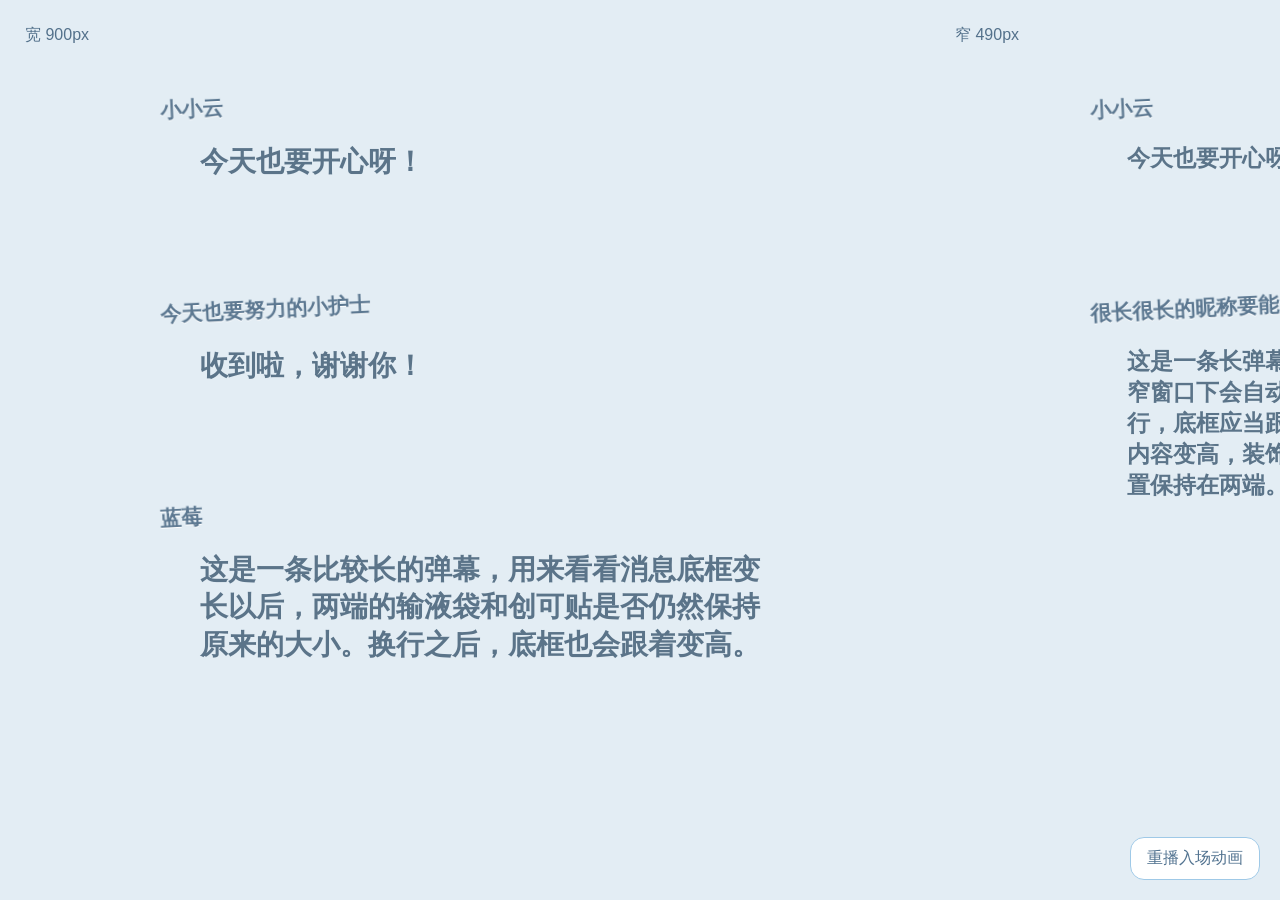
==== bilibili-universal-preview.html @ 0952665f "Animate universal medical chat card" ====
<!doctype html>
<html lang="zh-CN">
<head>
<meta charset="utf-8">
<meta name="viewport" content="width=device-width,initial-scale=1">
<title>BLiveChat 通用文字弹幕预览</title>
<link rel="stylesheet" href="bilibili.css">
<style>
html,body { margin:0; width:100%; background:#e3edf4 !important; }
.demo { display:flex; gap:30px; padding:20px; align-items:flex-start; }
.column { width:900px; flex:none; }
.column.narrow { width:490px; }
.label { font:16px sans-serif; padding:5px; color:#53718b; }
#items { width:100%; }
</style>
</head>
<body>
<div class="demo">
<div class="column"><div class="label">宽 900px</div><div id="items">
<yt-live-chat-text-message-renderer author-type=""><div id="content"><yt-live-chat-author-chip><span id="author-name">小小云</span></yt-live-chat-author-chip><span id="image-and-message"><span id="message">今天也要开心呀！</span></span></div></yt-live-chat-text-message-renderer>
<yt-live-chat-text-message-renderer author-type="member"><div id="content"><yt-live-chat-author-chip><span id="author-name">今天也要努力的小护士</span></yt-live-chat-author-chip><span id="image-and-message"><span id="message">收到啦，谢谢你！</span></span></div></yt-live-chat-text-message-renderer>
<yt-live-chat-text-message-renderer author-type="owner"><div id="content"><yt-live-chat-author-chip><span id="author-name">蓝莓</span></yt-live-chat-author-chip><span id="image-and-message"><span id="message">这是一条比较长的弹幕，用来看看消息底框变长以后，两端的输液袋和创可贴是否仍然保持原来的大小。换行之后，底框也会跟着变高。</span></span></div></yt-live-chat-text-message-renderer>
</div></div>
<div class="column narrow"><div class="label">窄 490px</div><div id="items">
<yt-live-chat-text-message-renderer author-type=""><div id="content"><yt-live-chat-author-chip><span id="author-name">小小云</span></yt-live-chat-author-chip><span id="image-and-message"><span id="message">今天也要开心呀！</span></span></div></yt-live-chat-text-message-renderer>
<yt-live-chat-text-message-renderer author-type="moderator"><div id="content"><yt-live-chat-author-chip><span id="author-name">很长很长的昵称要能跟着变长</span></yt-live-chat-author-chip><span id="image-and-message"><span id="message">这是一条长弹幕，窄窗口下会自动换行，底框应当跟着内容变高，装饰位置保持在两端。</span></span></div></yt-live-chat-text-message-renderer>
</div></div>
</div>
<button id="replay" type="button" style="position:fixed;right:20px;bottom:20px;z-index:20;padding:10px 16px;border:1px solid #9fc9e7;border-radius:14px;background:#fff;color:#527390;font:16px sans-serif;cursor:pointer">重播入场动画</button>
<script>
document.querySelector("#replay").addEventListener("click", () => {
  document.querySelectorAll("yt-live-chat-text-message-renderer").forEach((item) => {
    item.replaceWith(item.cloneNode(true));
  });
});
</script>
</body></html>
---- bilibili.css ----
/* BLiveChat 通用文字弹幕：所有用户共用一款，静态显示。 */

body,
yt-live-chat-renderer,
yt-live-chat-item-list-renderer,
#items {
  background: transparent !important;
}

#items { container-type: inline-size; }
yt-live-chat-renderer ::-webkit-scrollbar { display: none !important; }

yt-live-chat-text-message-renderer,
yt-live-chat-text-message-renderer * {
  box-sizing: border-box !important;
}

yt-live-chat-text-message-renderer {
  display: block !important;
  width: auto !important;
  margin: 52px 28px 88px 42px !important;
  padding: 0 !important;
  overflow: visible !important;
  font-family: "Microsoft YaHei", "PingFang SC", "Noto Sans CJK SC", sans-serif !important;
  animation: medical-danmaku-enter 220ms ease-out both !important;
}

/* BLiveChat 的文字弹幕卡片是 #content，没有 #card。 */
yt-live-chat-text-message-renderer #content {
  position: relative !important;
  isolation: isolate;
  display: block !important;
  width: max-content !important;
  min-width: min(500px, 100%) !important;
  max-width: 100% !important;
  min-height: 115px !important;
  margin: 0 !important;
  padding: 0 !important;
  overflow: visible !important;
  box-shadow: none !important;
  background: transparent !important;
  border: solid transparent !important;
  border-width: 40px 125px 38px 125px !important;
  border-image-source: url("https://raw.githubusercontent.com/maker0911/medical-danmaku-assets/main/assets/medical_ui_assets/slices/message_base_cropped.svg") !important;
  border-image-slice: 228 567 197 568 fill !important;
  border-image-width: 40px 125px 38px 125px !important;
  border-image-repeat: stretch !important;
}

/* 原始透明全画布图按 0.22 倍显示，只在固定区域露出装饰。 */
yt-live-chat-text-message-renderer #content::before,
yt-live-chat-text-message-renderer #content::after {
  content: "";
  position: absolute;
  display: block;
  pointer-events: none;
  z-index: 4;
  background-repeat: no-repeat;
  background-size: 901px 300px;
}

yt-live-chat-text-message-renderer #content::before {
  left: -148px;
  top: -83px;
  width: 80px;
  height: 126px;
  background-image: url("https://raw.githubusercontent.com/maker0911/medical-danmaku-assets/main/assets/medical_ui_assets/canvas/iv_bag.png");
  background-position: -50px -39px;
  transform-origin: 44px 9px;
  animation: medical-bag-sway 10s ease-in-out infinite !important;
}

yt-live-chat-text-message-renderer #content::after {
  right: -134px;
  bottom: -50px;
  width: 105px;
  height: 82px;
  background-image: url("https://raw.githubusercontent.com/maker0911/medical-danmaku-assets/main/assets/medical_ui_assets/canvas/bandage.png");
  background-position: -744px -178px;
  transform-origin: center center;
  animation: medical-bandage-settle 240ms ease-out both !important;
}

yt-live-chat-text-message-renderer #image-and-message {
  position: relative !important;
  display: block !important;
  width: 100% !important;
  min-width: 0 !important;
  margin: 0 !important;
  padding: 0 0 0 13px !important;
  border: 0 !important;
  background: transparent !important;
  overflow: visible !important;
}

/* 软管底端固定，轻微倾斜使中段产生约 1px 的位移。 */
yt-live-chat-text-message-renderer #image-and-message::before {
  content: "";
  position: absolute;
  z-index: 4;
  left: -138px;
  top: 37px;
  width: 148px;
  height: 83px;
  pointer-events: none;
  background: url("https://raw.githubusercontent.com/maker0911/medical-danmaku-assets/main/assets/medical_ui_assets/canvas/iv_tube.png") -60px -158px / 901px 300px no-repeat;
  transform-origin: 50% 100%;
  animation: medical-tube-flex 10s ease-in-out -9.8s infinite !important;
}

yt-live-chat-text-message-renderer #message {
  display: block !important;
  min-width: 0 !important;
  margin: 0 !important;
  padding: 0 !important;
  overflow: visible !important;
  background: transparent !important;
}

yt-live-chat-text-message-renderer #message {
  color: #5b7489 !important;
  font-size: 28px !important;
  font-weight: 700 !important;
  line-height: 1.35 !important;
  white-space: pre-wrap !important;
  overflow-wrap: anywhere !important;
  text-shadow: none !important;
}

yt-live-chat-text-message-renderer yt-live-chat-author-chip {
  position: absolute !important;
  z-index: 5 !important;
  left: -72px !important;
  top: -57px !important;
  display: block !important;
  width: max-content !important;
  max-width: none !important;
  margin: 0 !important;
  padding: 0 !important;
  background: transparent !important;
  transform: rotate(-2.8deg) !important;
  transform-origin: left top !important;
}

yt-live-chat-text-message-renderer #author-name {
  position: relative !important;
  isolation: isolate;
  display: block !important;
  box-sizing: border-box !important;
  width: max-content !important;
  min-width: 260px !important;
  max-width: min(600px, calc(100vw - 130px)) !important;
  height: 53px !important;
  margin: 0 !important;
  padding: 14px 100px 0 44px !important;
  color: #5c7891 !important;
  font-size: 21px !important;
  font-weight: 700 !important;
  line-height: 1.2 !important;
  white-space: nowrap !important;
  overflow: hidden !important;
  text-overflow: ellipsis !important;
  text-shadow: 0 1px 0 #fff !important;
  background: transparent !important;
  border: 0 !important;
}

yt-live-chat-text-message-renderer #author-name::before {
  content: "";
  position: absolute;
  z-index: -1;
  inset: 0;
  border: solid transparent;
  border-width: 0 120px 0 59px;
  border-image-source: url("https://raw.githubusercontent.com/maker0911/medical-danmaku-assets/main/assets/medical_ui_assets/slices/nickname_normalized.png");
  border-image-slice: 0 544 0 266 fill;
  border-image-width: 0 120px 0 59px;
  border-image-repeat: stretch;
  pointer-events: none;
}

yt-live-chat-text-message-renderer :is(#author-photo, #chat-medal, #chat-badges, #chip-badges, yt-live-chat-author-medal-renderer, #timestamp) {
  display: none !important;
}

yt-live-chat-text-message-renderer .emoji {
  display: inline-block !important;
  width: 1.25em !important;
  height: 1.25em !important;
  object-fit: contain !important;
  vertical-align: -0.2em !important;
}

yt-live-chat-text-message-renderer .emoji.blc-large-emoji {
  width: 2.5em !important;
  height: 2.5em !important;
}

/* 窄弹幕窗口使用小一号的边框切片，端部和装饰仍保持固定尺寸。 */
@container (max-width: 600px) {
  yt-live-chat-text-message-renderer #content {
    border-width: 40px 90px 38px 90px !important;
    border-image-width: 40px 90px 38px 90px !important;
  }

  yt-live-chat-text-message-renderer #content::before { left: -113px; }
  yt-live-chat-text-message-renderer #content::after { right: -99px; }
  yt-live-chat-text-message-renderer yt-live-chat-author-chip { left: -37px !important; }
  yt-live-chat-text-message-renderer #author-name { max-width: 360px !important; }
  yt-live-chat-text-message-renderer #image-and-message { padding-left: 45px !important; }
  yt-live-chat-text-message-renderer #image-and-message::before { left: -103px; }
  yt-live-chat-text-message-renderer #message { font-size: 23px !important; }
}

/* 入场只播放一次，随后仅输液袋与软管缓慢循环。 */
@keyframes medical-danmaku-enter {
  from { opacity: 0; transform: translateY(4px); }
  to   { opacity: 1; transform: translateY(0); }
}

@keyframes medical-bag-sway {
  0%, 100% { transform: rotate(-0.8deg); }
  50%      { transform: rotate(0.8deg); }
}

@keyframes medical-tube-flex {
  0%, 100% { transform: skewX(-1.2deg); }
  50%      { transform: skewX(1.2deg); }
}

@keyframes medical-bandage-settle {
  from { transform: rotate(1deg); }
  to   { transform: rotate(0deg); }
}

yt-live-chat-text-message-renderer :is(#content, #image-and-message, #message, yt-live-chat-author-chip, #author-name) {
  animation: none !important;
}
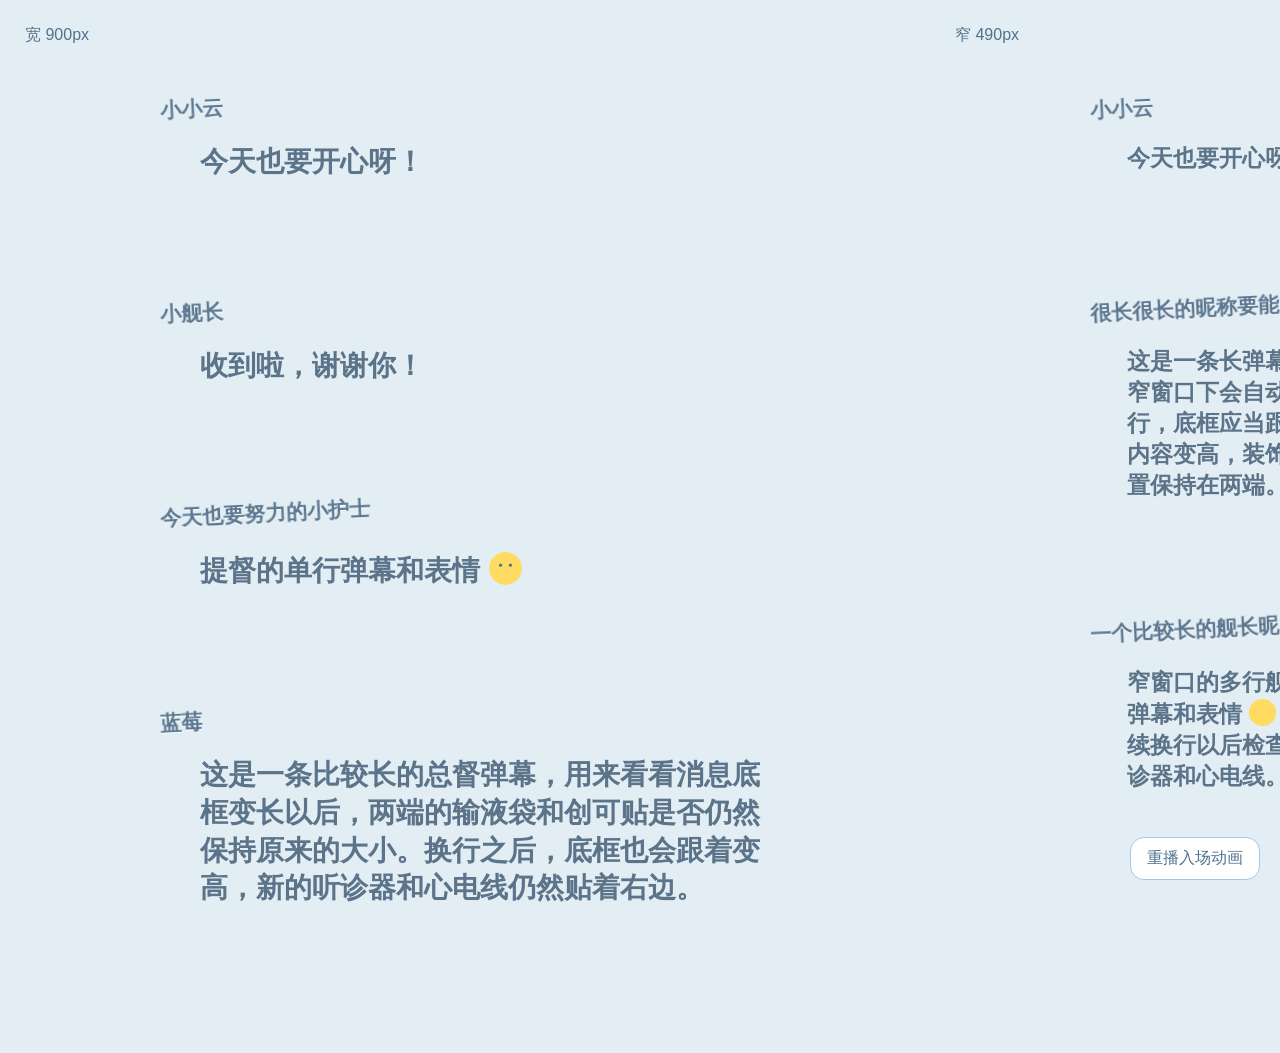
==== commit 6f341318: "Add static medical guard decorations" ====
--- a/bilibili-universal-preview.html
+++ b/bilibili-universal-preview.html
@@ -17,16 +17,19 @@
 <body>
 <div class="demo">
 <div class="column"><div class="label">宽 900px</div><div id="items">
-<yt-live-chat-text-message-renderer author-type=""><div id="content"><yt-live-chat-author-chip><span id="author-name">小小云</span></yt-live-chat-author-chip><span id="image-and-message"><span id="message">今天也要开心呀！</span></span></div></yt-live-chat-text-message-renderer>
-<yt-live-chat-text-message-renderer author-type="member"><div id="content"><yt-live-chat-author-chip><span id="author-name">今天也要努力的小护士</span></yt-live-chat-author-chip><span id="image-and-message"><span id="message">收到啦，谢谢你！</span></span></div></yt-live-chat-text-message-renderer>
-<yt-live-chat-text-message-renderer author-type="owner"><div id="content"><yt-live-chat-author-chip><span id="author-name">蓝莓</span></yt-live-chat-author-chip><span id="image-and-message"><span id="message">这是一条比较长的弹幕，用来看看消息底框变长以后，两端的输液袋和创可贴是否仍然保持原来的大小。换行之后，底框也会跟着变高。</span></span></div></yt-live-chat-text-message-renderer>
+<yt-live-chat-text-message-renderer author-type="" blc-guard-level="0"><div id="content"><yt-live-chat-author-chip><span id="author-name">小小云</span></yt-live-chat-author-chip><span id="image-and-message"><span id="message">今天也要开心呀！</span></span></div></yt-live-chat-text-message-renderer>
+<yt-live-chat-text-message-renderer author-type="member" blc-guard-level="3"><div id="content"><yt-live-chat-author-chip><span id="author-name">小舰长</span></yt-live-chat-author-chip><span id="image-and-message"><span id="message">收到啦，谢谢你！</span></span></div></yt-live-chat-text-message-renderer>
+<yt-live-chat-text-message-renderer author-type="member" blc-guard-level="2"><div id="content"><yt-live-chat-author-chip><span id="author-name">今天也要努力的小护士</span></yt-live-chat-author-chip><span id="image-and-message"><span id="message">提督的单行弹幕和表情 <img class="emoji" src="data:image/svg+xml,%3Csvg%20xmlns='http://www.w3.org/2000/svg'%20viewBox='0%200%2064%2064'%3E%3Ccircle%20cx='32'%20cy='32'%20r='30'%20fill='%23ffdb62'/%3E%3Ccircle%20cx='23'%20cy='26'%20r='3'%20fill='%235b7489'/%3E%3Ccircle%20cx='41'%20cy='26'%20r='3'%20fill='%235b7489'/%3E%3C/svg%3E" alt="[表情]"></span></span></div></yt-live-chat-text-message-renderer>
+<yt-live-chat-text-message-renderer author-type="member" blc-guard-level="1"><div id="content"><yt-live-chat-author-chip><span id="author-name">蓝莓</span></yt-live-chat-author-chip><span id="image-and-message"><span id="message">这是一条比较长的总督弹幕，用来看看消息底框变长以后，两端的输液袋和创可贴是否仍然保持原来的大小。换行之后，底框也会跟着变高，新的听诊器和心电线仍然贴着右边。</span></span></div></yt-live-chat-text-message-renderer>
 </div></div>
 <div class="column narrow"><div class="label">窄 490px</div><div id="items">
-<yt-live-chat-text-message-renderer author-type=""><div id="content"><yt-live-chat-author-chip><span id="author-name">小小云</span></yt-live-chat-author-chip><span id="image-and-message"><span id="message">今天也要开心呀！</span></span></div></yt-live-chat-text-message-renderer>
+<yt-live-chat-text-message-renderer author-type="" blc-guard-level="0"><div id="content"><yt-live-chat-author-chip><span id="author-name">小小云</span></yt-live-chat-author-chip><span id="image-and-message"><span id="message">今天也要开心呀！</span></span></div></yt-live-chat-text-message-renderer>
 <yt-live-chat-text-message-renderer author-type="moderator"><div id="content"><yt-live-chat-author-chip><span id="author-name">很长很长的昵称要能跟着变长</span></yt-live-chat-author-chip><span id="image-and-message"><span id="message">这是一条长弹幕，窄窗口下会自动换行，底框应当跟着内容变高，装饰位置保持在两端。</span></span></div></yt-live-chat-text-message-renderer>
+<yt-live-chat-text-message-renderer author-type="member" blc-guard-level="3"><div id="content"><yt-live-chat-author-chip><span id="author-name">一个比较长的舰长昵称看适配效果</span></yt-live-chat-author-chip><span id="image-and-message"><span id="message">窄窗口的多行舰长弹幕和表情 <img class="emoji" src="data:image/svg+xml,%3Csvg%20xmlns='http://www.w3.org/2000/svg'%20viewBox='0%200%2064%2064'%3E%3Ccircle%20cx='32'%20cy='32'%20r='30'%20fill='%23ffdb62'/%3E%3C/svg%3E" alt="[表情]"> 继续换行以后检查听诊器和心电线。</span></span></div></yt-live-chat-text-message-renderer>
 </div></div>
 </div>
 <button id="replay" type="button" style="position:fixed;right:20px;bottom:20px;z-index:20;padding:10px 16px;border:1px solid #9fc9e7;border-radius:14px;background:#fff;color:#527390;font:16px sans-serif;cursor:pointer">重播入场动画</button>
+<script src="bilibili-guard-decorations.js"></script>
 <script>
 document.querySelector("#replay").addEventListener("click", () => {
   document.querySelectorAll("yt-live-chat-text-message-renderer").forEach((item) => {
--- a/bilibili.css
+++ b/bilibili.css
@@ -1,4 +1,4 @@
-/* BLiveChat 通用文字弹幕：所有用户共用一款，静态显示。 */
+/* BLiveChat 文字弹幕：普通用户隐藏输液袋和软管，其余样式共用。 */
 
 body,
 yt-live-chat-renderer,
@@ -16,69 +16,166 @@
 }
 
 yt-live-chat-text-message-renderer {
+  position: relative !important;
   display: block !important;
   width: auto !important;
   margin: 52px 28px 88px 42px !important;
   padding: 0 !important;
   overflow: visible !important;
   font-family: "Microsoft YaHei", "PingFang SC", "Noto Sans CJK SC", sans-serif !important;
-  animation: medical-danmaku-enter 220ms ease-out both !important;
-}
-
-/* BLiveChat 的文字弹幕卡片是 #content，没有 #card。 */
-yt-live-chat-text-message-renderer #content {
-  position: relative !important;
-  isolation: isolate;
-  display: block !important;
-  width: max-content !important;
-  min-width: min(500px, 100%) !important;
-  max-width: 100% !important;
-  min-height: 115px !important;
-  margin: 0 !important;
-  padding: 0 !important;
-  overflow: visible !important;
-  box-shadow: none !important;
-  background: transparent !important;
-  border: solid transparent !important;
-  border-width: 40px 125px 38px 125px !important;
-  border-image-source: url("https://raw.githubusercontent.com/maker0911/medical-danmaku-assets/main/assets/medical_ui_assets/slices/message_base_cropped.svg") !important;
-  border-image-slice: 228 567 197 568 fill !important;
-  border-image-width: 40px 125px 38px 125px !important;
-  border-image-repeat: stretch !important;
-}
-
-/* 原始透明全画布图按 0.22 倍显示，只在固定区域露出装饰。 */
-yt-live-chat-text-message-renderer #content::before,
-yt-live-chat-text-message-renderer #content::after {
+  animation: medical-danmaku-enter 900ms ease-out both !important;
+}
+
+/* 装饰挂在每条文字弹幕自身，不依赖 BLiveChat 的可选内部包装层。 */
+yt-live-chat-text-message-renderer::before,
+yt-live-chat-text-message-renderer::after {
   content: "";
   position: absolute;
   display: block;
+  z-index: 4;
   pointer-events: none;
-  z-index: 4;
   background-repeat: no-repeat;
   background-size: 901px 300px;
 }
 
-yt-live-chat-text-message-renderer #content::before {
-  left: -148px;
-  top: -83px;
+yt-live-chat-text-message-renderer::before {
+  left: -23px;
+  top: -43px;
   width: 80px;
   height: 126px;
   background-image: url("https://raw.githubusercontent.com/maker0911/medical-danmaku-assets/main/assets/medical_ui_assets/canvas/iv_bag.png");
   background-position: -50px -39px;
   transform-origin: 44px 9px;
-  animation: medical-bag-sway 10s ease-in-out infinite !important;
+  animation: medical-bag-sway 3s ease-in-out infinite !important;
+}
+
+yt-live-chat-text-message-renderer::after {
+  left: -13px;
+  top: 77px;
+  width: 148px;
+  height: 83px;
+  background-image: url("https://raw.githubusercontent.com/maker0911/medical-danmaku-assets/main/assets/medical_ui_assets/canvas/iv_tube.png");
+  background-position: -60px -158px;
+  transform-origin: 50% 100%;
+  animation: medical-tube-flex 3s ease-in-out -2.8s infinite !important;
+}
+
+/* 普通用户可能有空 author-type，或没有该属性；舰队等级 1/2/3 始终保留装饰。 */
+yt-live-chat-text-message-renderer:is([author-type=""], :not([author-type])):not([blc-guard-level="1"]):not([blc-guard-level="2"]):not([blc-guard-level="3"])::before,
+yt-live-chat-text-message-renderer:is([author-type=""], :not([author-type])):not([blc-guard-level="1"]):not([blc-guard-level="2"]):not([blc-guard-level="3"])::after {
+  display: none !important;
+  animation: none !important;
+}
+
+/* BLiveChat 的文字弹幕卡片是 #content，没有 #card。 */
+yt-live-chat-text-message-renderer #content {
+  position: relative !important;
+  isolation: isolate;
+  display: block !important;
+  width: max-content !important;
+  min-width: min(500px, 100%) !important;
+  max-width: 100% !important;
+  min-height: 115px !important;
+  margin: 0 !important;
+  padding: 0 !important;
+  overflow: visible !important;
+  box-shadow: none !important;
+  background: transparent !important;
+  border: solid transparent !important;
+  border-width: 40px 125px 38px 125px !important;
+}
+
+/* 底框直接挂在已确认存在的 #content 上，独立做纵向渐显。 */
+yt-live-chat-text-message-renderer #content::before {
+  content: "";
+  position: absolute;
+  z-index: 0;
+  inset: -40px -125px -38px -125px;
+  pointer-events: none;
+  border: solid transparent;
+  border-width: 40px 125px 38px 125px;
+  border-image-source: url("https://raw.githubusercontent.com/maker0911/medical-danmaku-assets/main/assets/medical_ui_assets/slices/message_base_cropped.svg");
+  border-image-slice: 228 567 197 568 fill;
+  border-image-width: 40px 125px 38px 125px;
+  border-image-repeat: stretch;
+  -webkit-mask-image: linear-gradient(to top, #000 47%, transparent 53%);
+  mask-image: linear-gradient(to top, #000 47%, transparent 53%);
+  -webkit-mask-size: 100% 250%;
+  mask-size: 100% 250%;
+  -webkit-mask-position: 0 100%;
+  mask-position: 0 100%;
+  -webkit-mask-repeat: no-repeat;
+  mask-repeat: no-repeat;
+  animation: medical-card-rise-fade 600ms ease-in-out both !important;
 }
 
 yt-live-chat-text-message-renderer #content::after {
+  content: "";
+  position: absolute;
+  z-index: 4;
   right: -134px;
   bottom: -50px;
   width: 105px;
   height: 82px;
+  pointer-events: none;
   background-image: url("https://raw.githubusercontent.com/maker0911/medical-danmaku-assets/main/assets/medical_ui_assets/canvas/bandage.png");
   background-position: -744px -178px;
+  background-size: 901px 300px;
+  background-repeat: no-repeat;
   transform-origin: center center;
-  animation: medical-bandage-settle 240ms ease-out both !important;
+  animation: medical-bandage-settle 640ms cubic-bezier(0.20, 0.80, 0.20, 1) 900ms both !important;
+}
+
+/* 舰长 3、提督 2、总督 1 共用两张静态装饰。参数集中在这里。 */
+yt-live-chat-text-message-renderer:is([blc-guard-level="1"], [blc-guard-level="2"], [blc-guard-level="3"]) #content {
+  --medical-guard-decor-scale: 0.22;
+  --medical-scope-right: -112px;
+  --medical-scope-top: -58px;
+  --medical-ecg-right: 14px;
+  --medical-ecg-bottom: -30px;
+}
+
+/* 两个节点由 bilibili-guard-decorations.js 加到 #content，原画布只露出图案区域。 */
+yt-live-chat-text-message-renderer #content > .medical-guard-decoration {
+  position: absolute !important;
+  z-index: 0 !important;
+  display: block !important;
+  flex: none !important;
+  max-width: none !important;
+  padding: 0 !important;
+  border: 0 !important;
+  overflow: hidden !important;
+  background-repeat: no-repeat !important;
+  background-size: 2048px 682px !important;
+  pointer-events: none !important;
+  animation: none !important;
+  transition: none !important;
+}
+
+yt-live-chat-text-message-renderer #content > .medical-guard-stethoscope {
+  top: var(--medical-scope-top) !important;
+  right: var(--medical-scope-right) !important;
+  width: 360px !important;
+  height: 247px !important;
+  background-image: url("https://raw.githubusercontent.com/maker0911/medical-danmaku-assets/main/assets/medical_ui_assets/canvas/stethoscope_gauze.png") !important;
+  background-position: -1668px -64px !important;
+  transform: scale(var(--medical-guard-decor-scale)) !important;
+  transform-origin: top right !important;
+}
+
+yt-live-chat-text-message-renderer #content > .medical-guard-ecg {
+  right: var(--medical-ecg-right) !important;
+  bottom: var(--medical-ecg-bottom) !important;
+  width: 352px !important;
+  height: 54px !important;
+  background-image: url("https://raw.githubusercontent.com/maker0911/medical-danmaku-assets/main/assets/medical_ui_assets/canvas/ecg_line.png") !important;
+  background-position: -1405px -521px !important;
+  transform: scale(var(--medical-guard-decor-scale)) !important;
+  transform-origin: bottom right !important;
+}
+
+yt-live-chat-text-message-renderer:not([blc-guard-level="1"]):not([blc-guard-level="2"]):not([blc-guard-level="3"]) #content > .medical-guard-decoration {
+  display: none !important;
 }
 
 yt-live-chat-text-message-renderer #image-and-message {
@@ -93,28 +190,20 @@
   overflow: visible !important;
 }
 
-/* 软管底端固定，轻微倾斜使中段产生约 1px 的位移。 */
-yt-live-chat-text-message-renderer #image-and-message::before {
-  content: "";
-  position: absolute;
-  z-index: 4;
-  left: -138px;
-  top: 37px;
-  width: 148px;
-  height: 83px;
-  pointer-events: none;
-  background: url("https://raw.githubusercontent.com/maker0911/medical-danmaku-assets/main/assets/medical_ui_assets/canvas/iv_tube.png") -60px -158px / 901px 300px no-repeat;
-  transform-origin: 50% 100%;
-  animation: medical-tube-flex 10s ease-in-out -9.8s infinite !important;
-}
-
 yt-live-chat-text-message-renderer #message {
+  position: relative !important;
+  z-index: 1;
   display: block !important;
   min-width: 0 !important;
   margin: 0 !important;
   padding: 0 !important;
   overflow: visible !important;
   background: transparent !important;
+}
+
+/* 页面没有 #image-and-message 时，给直接放在 #content 的正文补同样的左边距。 */
+yt-live-chat-text-message-renderer #content > #message {
+  padding-left: 13px !important;
 }
 
 yt-live-chat-text-message-renderer #message {
@@ -125,6 +214,7 @@
   white-space: pre-wrap !important;
   overflow-wrap: anywhere !important;
   text-shadow: none !important;
+  animation: medical-message-reveal 560ms ease-out 620ms both !important;
 }
 
 yt-live-chat-text-message-renderer yt-live-chat-author-chip {
@@ -138,8 +228,17 @@
   margin: 0 !important;
   padding: 0 !important;
   background: transparent !important;
-  transform: rotate(-2.8deg) !important;
+  transform: rotate(-2.8deg);
   transform-origin: left top !important;
+  -webkit-mask-image: linear-gradient(to right, #000 47%, transparent 53%);
+  mask-image: linear-gradient(to right, #000 47%, transparent 53%);
+  -webkit-mask-size: 250% 100%;
+  mask-size: 250% 100%;
+  -webkit-mask-position: 0 0;
+  mask-position: 0 0;
+  -webkit-mask-repeat: no-repeat;
+  mask-repeat: no-repeat;
+  animation: medical-name-fade 1500ms ease-in-out 120ms both !important;
 }
 
 yt-live-chat-text-message-renderer #author-name {
@@ -200,39 +299,63 @@
 @container (max-width: 600px) {
   yt-live-chat-text-message-renderer #content {
     border-width: 40px 90px 38px 90px !important;
-    border-image-width: 40px 90px 38px 90px !important;
   }
 
-  yt-live-chat-text-message-renderer #content::before { left: -113px; }
   yt-live-chat-text-message-renderer #content::after { right: -99px; }
+  yt-live-chat-text-message-renderer #content::before {
+    inset: -40px -90px -38px -90px;
+    border-width: 40px 90px 38px 90px;
+    border-image-width: 40px 90px 38px 90px;
+  }
   yt-live-chat-text-message-renderer yt-live-chat-author-chip { left: -37px !important; }
   yt-live-chat-text-message-renderer #author-name { max-width: 360px !important; }
   yt-live-chat-text-message-renderer #image-and-message { padding-left: 45px !important; }
-  yt-live-chat-text-message-renderer #image-and-message::before { left: -103px; }
+  yt-live-chat-text-message-renderer #content > #message { padding-left: 45px !important; }
   yt-live-chat-text-message-renderer #message { font-size: 23px !important; }
-}
-
-/* 入场只播放一次，随后仅输液袋与软管缓慢循环。 */
+  yt-live-chat-text-message-renderer:is([blc-guard-level="1"], [blc-guard-level="2"], [blc-guard-level="3"]) #content {
+    --medical-scope-right: -77px;
+  }
+}
+
+/* 整条消息弹起，底框从下向上渐显，昵称从左向右渐显。 */
 @keyframes medical-danmaku-enter {
-  from { opacity: 0; transform: translateY(4px); }
-  to   { opacity: 1; transform: translateY(0); }
+  0%   { opacity: 0; transform: translateY(32px) scale(0.94) rotate(-1.3deg); }
+  12%  { opacity: 1; }
+  60%  { transform: translateY(-7px) scale(1.025) rotate(0.35deg); }
+  80%  { transform: translateY(2px) scale(0.995) rotate(-0.15deg); }
+  100% { opacity: 1; transform: translateY(0) scale(1) rotate(0); }
+}
+
+@keyframes medical-card-rise-fade {
+  0%   { opacity: 0; -webkit-mask-position: 0 0; mask-position: 0 0; }
+  55%  { opacity: 0.75; }
+  100% { opacity: 1; -webkit-mask-position: 0 100%; mask-position: 0 100%; }
+}
+
+@keyframes medical-name-fade {
+  0%   { opacity: 0; -webkit-mask-position: 100% 0; mask-position: 100% 0; }
+  55%  { opacity: 0.75; }
+  100% { opacity: 1; -webkit-mask-position: 0 0; mask-position: 0 0; }
+}
+
+@keyframes medical-message-reveal {
+  0%   { opacity: 0; clip-path: inset(0 100% 0 0); transform: translateX(-10px); }
+  20%  { opacity: 1; }
+  100% { opacity: 1; clip-path: inset(0 0 0 0); transform: translateX(0); }
 }
 
 @keyframes medical-bag-sway {
-  0%, 100% { transform: rotate(-0.8deg); }
-  50%      { transform: rotate(0.8deg); }
+  0%, 100% { transform: rotate(-7deg); }
+  50%      { transform: rotate(7deg); }
 }
 
 @keyframes medical-tube-flex {
-  0%, 100% { transform: skewX(-1.2deg); }
-  50%      { transform: skewX(1.2deg); }
+  0%, 100% { transform: skewX(-9deg); }
+  50%      { transform: skewX(9deg); }
 }
 
 @keyframes medical-bandage-settle {
-  from { transform: rotate(1deg); }
-  to   { transform: rotate(0deg); }
-}
-
-yt-live-chat-text-message-renderer :is(#content, #image-and-message, #message, yt-live-chat-author-chip, #author-name) {
-  animation: none !important;
-}
+  0%   { opacity: 0; transform: translateY(-25px) rotate(-22deg) scale(1.2); }
+  65%  { opacity: 1; transform: translateY(5px) rotate(5deg) scale(0.95); }
+  100% { opacity: 1; transform: translateY(0) rotate(0) scale(1); }
+}
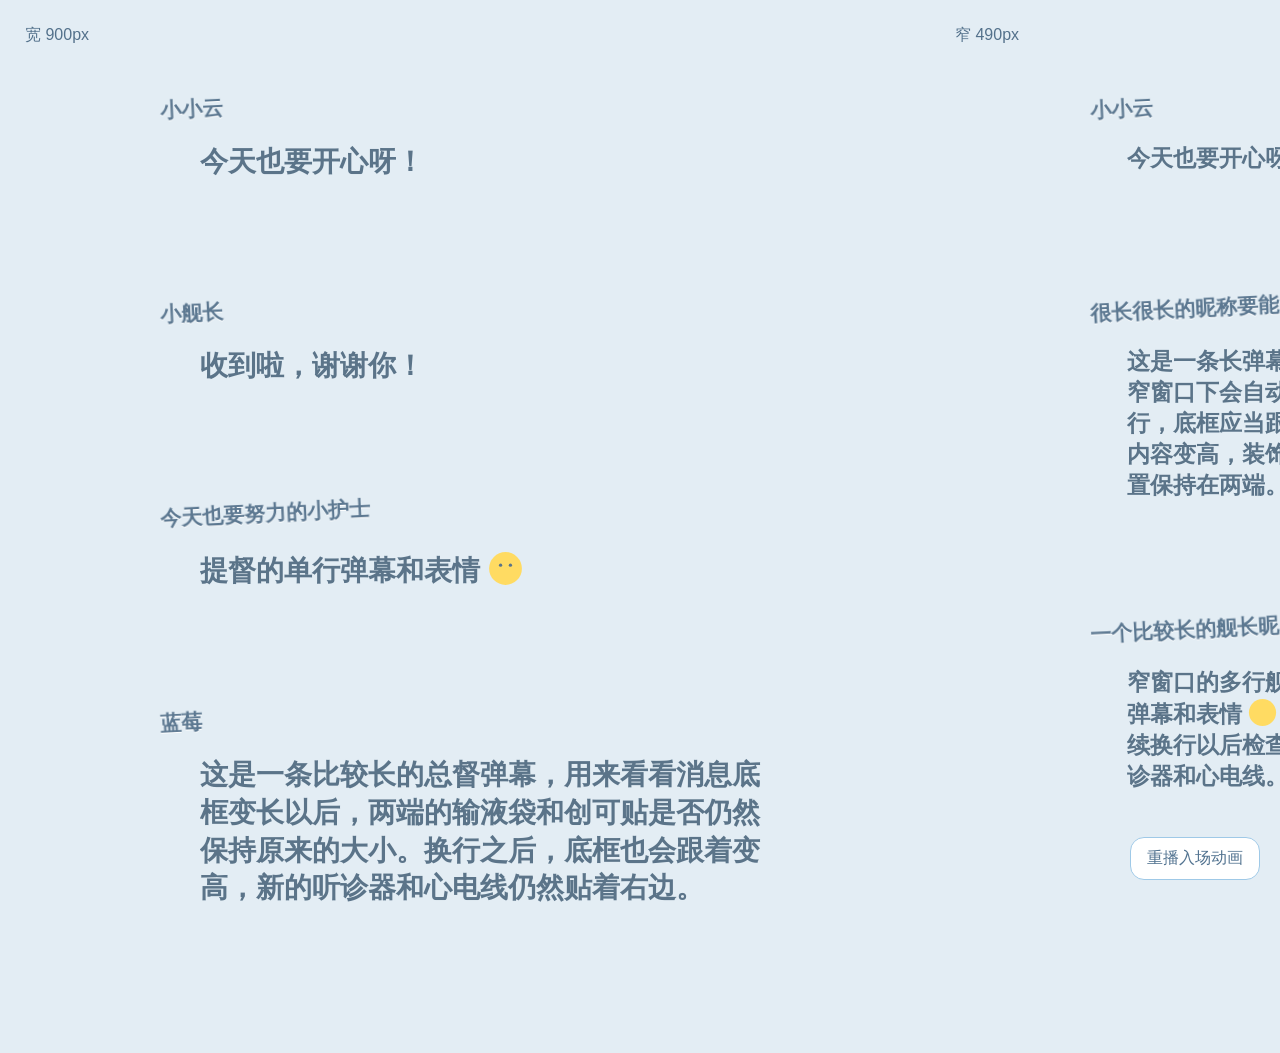
==== commit efef8576: "Show guard decorations with CSS alone" ====
--- a/bilibili-universal-preview.html
+++ b/bilibili-universal-preview.html
@@ -29,7 +29,6 @@
 </div></div>
 </div>
 <button id="replay" type="button" style="position:fixed;right:20px;bottom:20px;z-index:20;padding:10px 16px;border:1px solid #9fc9e7;border-radius:14px;background:#fff;color:#527390;font:16px sans-serif;cursor:pointer">重播入场动画</button>
-<script src="bilibili-guard-decorations.js"></script>
 <script>
 document.querySelector("#replay").addEventListener("click", () => {
   document.querySelectorAll("yt-live-chat-text-message-renderer").forEach((item) => {
@@ -37,4 +36,4 @@
   });
 });
 </script>
-</body></html>
+</body></html>
--- a/bilibili.css
+++ b/bilibili.css
@@ -60,14 +60,14 @@
   animation: medical-tube-flex 3s ease-in-out -2.8s infinite !important;
 }
 
-/* 普通用户可能有空 author-type，或没有该属性；舰队等级 1/2/3 始终保留装饰。 */
-yt-live-chat-text-message-renderer:is([author-type=""], :not([author-type])):not([blc-guard-level="1"]):not([blc-guard-level="2"]):not([blc-guard-level="3"])::before,
-yt-live-chat-text-message-renderer:is([author-type=""], :not([author-type])):not([blc-guard-level="1"]):not([blc-guard-level="2"]):not([blc-guard-level="3"])::after {
+/* 普通用户隐藏输液袋和软管；两套 BLiveChat DOM 的等级属性都可识别。 */
+yt-live-chat-text-message-renderer:is([author-type=""], :not([author-type])):not([blc-guard-level="1"]):not([blc-guard-level="2"]):not([blc-guard-level="3"]):not([privilegetype="1"]):not([privilegetype="2"]):not([privilegetype="3"])::before,
+yt-live-chat-text-message-renderer:is([author-type=""], :not([author-type])):not([blc-guard-level="1"]):not([blc-guard-level="2"]):not([blc-guard-level="3"]):not([privilegetype="1"]):not([privilegetype="2"]):not([privilegetype="3"])::after {
   display: none !important;
   animation: none !important;
 }
 
-/* BLiveChat 的文字弹幕卡片是 #content，没有 #card。 */
+/* 三种页面都以 #content 承载文字卡片；彗星号另有一层 #card 包装。 */
 yt-live-chat-text-message-renderer #content {
   position: relative !important;
   isolation: isolate;
@@ -85,27 +85,42 @@
   border-width: 40px 125px 38px 125px !important;
 }
 
-/* 底框直接挂在已确认存在的 #content 上，独立做纵向渐显。 */
+/* 九块 PNG 背景直接拼在 #content 上，避开彗星号预览对 border-image 的漏绘。 */
 yt-live-chat-text-message-renderer #content::before {
+  --medical-card-edge-width: 125px;
+  --medical-card-middle-width: calc(100% - 250px);
   content: "";
   position: absolute;
   z-index: 0;
   inset: -40px -125px -38px -125px;
   pointer-events: none;
-  border: solid transparent;
-  border-width: 40px 125px 38px 125px;
-  border-image-source: url("https://raw.githubusercontent.com/maker0911/medical-danmaku-assets/main/assets/medical_ui_assets/slices/message_base_cropped.svg");
-  border-image-slice: 228 567 197 568 fill;
-  border-image-width: 40px 125px 38px 125px;
-  border-image-repeat: stretch;
-  -webkit-mask-image: linear-gradient(to top, #000 47%, transparent 53%);
-  mask-image: linear-gradient(to top, #000 47%, transparent 53%);
-  -webkit-mask-size: 100% 250%;
-  mask-size: 100% 250%;
-  -webkit-mask-position: 0 100%;
-  mask-position: 0 100%;
-  -webkit-mask-repeat: no-repeat;
-  mask-repeat: no-repeat;
+  background-image:
+    url("https://raw.githubusercontent.com/maker0911/medical-danmaku-assets/main/assets/medical_ui_assets/slices/card9/top_left.png"),
+    url("https://raw.githubusercontent.com/maker0911/medical-danmaku-assets/main/assets/medical_ui_assets/slices/card9/top_center.png"),
+    url("https://raw.githubusercontent.com/maker0911/medical-danmaku-assets/main/assets/medical_ui_assets/slices/card9/top_right.png"),
+    url("https://raw.githubusercontent.com/maker0911/medical-danmaku-assets/main/assets/medical_ui_assets/slices/card9/middle_left.png"),
+    url("https://raw.githubusercontent.com/maker0911/medical-danmaku-assets/main/assets/medical_ui_assets/slices/card9/middle_center.png"),
+    url("https://raw.githubusercontent.com/maker0911/medical-danmaku-assets/main/assets/medical_ui_assets/slices/card9/middle_right.png"),
+    url("https://raw.githubusercontent.com/maker0911/medical-danmaku-assets/main/assets/medical_ui_assets/slices/card9/bottom_left.png"),
+    url("https://raw.githubusercontent.com/maker0911/medical-danmaku-assets/main/assets/medical_ui_assets/slices/card9/bottom_center.png"),
+    url("https://raw.githubusercontent.com/maker0911/medical-danmaku-assets/main/assets/medical_ui_assets/slices/card9/bottom_right.png");
+  background-size:
+    var(--medical-card-edge-width) 40px,
+    var(--medical-card-middle-width) 40px,
+    var(--medical-card-edge-width) 40px,
+    var(--medical-card-edge-width) calc(100% - 76px),
+    var(--medical-card-middle-width) calc(100% - 76px),
+    var(--medical-card-edge-width) calc(100% - 76px),
+    var(--medical-card-edge-width) 38px,
+    var(--medical-card-middle-width) 38px,
+    var(--medical-card-edge-width) 38px;
+  background-position:
+    left top, center top, right top,
+    left center, center center, right center,
+    left bottom, center bottom, right bottom;
+  background-repeat: no-repeat;
+  -webkit-clip-path: inset(100% 0 0 0);
+  clip-path: inset(100% 0 0 0);
   animation: medical-card-rise-fade 600ms ease-in-out both !important;
 }
 
@@ -127,55 +142,50 @@
 }
 
 /* 舰长 3、提督 2、总督 1 共用两张静态装饰。参数集中在这里。 */
-yt-live-chat-text-message-renderer:is([blc-guard-level="1"], [blc-guard-level="2"], [blc-guard-level="3"]) #content {
-  --medical-guard-decor-scale: 0.22;
+yt-live-chat-text-message-renderer:is([blc-guard-level="1"], [blc-guard-level="2"], [blc-guard-level="3"], [privilegetype="1"], [privilegetype="2"], [privilegetype="3"]) #content {
+  --medical-scope-width: 79px;
+  --medical-scope-height: 54px;
   --medical-scope-right: -112px;
   --medical-scope-top: -58px;
+  --medical-ecg-width: 77px;
+  --medical-ecg-height: 12px;
   --medical-ecg-right: 14px;
   --medical-ecg-bottom: -30px;
 }
 
-/* 两个节点由 bilibili-guard-decorations.js 加到 #content，原画布只露出图案区域。 */
+/* 旧版脚本插入的节点不再使用，避免与 CSS 装饰重复。 */
 yt-live-chat-text-message-renderer #content > .medical-guard-decoration {
+  display: none !important;
+}
+
+/* 正文包装层的边缘与 #content 内容区重合，可用伪元素直接锚定底框。 */
+yt-live-chat-text-message-renderer:is([blc-guard-level="1"], [blc-guard-level="2"], [blc-guard-level="3"], [privilegetype="1"], [privilegetype="2"], [privilegetype="3"]) :is(#image-and-message, #content > #message)::before,
+yt-live-chat-text-message-renderer:is([blc-guard-level="1"], [blc-guard-level="2"], [blc-guard-level="3"], [privilegetype="1"], [privilegetype="2"], [privilegetype="3"]) :is(#image-and-message, #content > #message)::after {
+  content: "";
   position: absolute !important;
   z-index: 0 !important;
   display: block !important;
-  flex: none !important;
-  max-width: none !important;
-  padding: 0 !important;
-  border: 0 !important;
-  overflow: hidden !important;
+  pointer-events: none !important;
   background-repeat: no-repeat !important;
-  background-size: 2048px 682px !important;
-  pointer-events: none !important;
+  background-size: contain !important;
   animation: none !important;
   transition: none !important;
 }
 
-yt-live-chat-text-message-renderer #content > .medical-guard-stethoscope {
+yt-live-chat-text-message-renderer:is([blc-guard-level="1"], [blc-guard-level="2"], [blc-guard-level="3"], [privilegetype="1"], [privilegetype="2"], [privilegetype="3"]) :is(#image-and-message, #content > #message)::before {
   top: var(--medical-scope-top) !important;
   right: var(--medical-scope-right) !important;
-  width: 360px !important;
-  height: 247px !important;
-  background-image: url("https://raw.githubusercontent.com/maker0911/medical-danmaku-assets/main/assets/medical_ui_assets/canvas/stethoscope_gauze.png") !important;
-  background-position: -1668px -64px !important;
-  transform: scale(var(--medical-guard-decor-scale)) !important;
-  transform-origin: top right !important;
-}
-
-yt-live-chat-text-message-renderer #content > .medical-guard-ecg {
+  width: var(--medical-scope-width) !important;
+  height: var(--medical-scope-height) !important;
+  background-image: url("https://raw.githubusercontent.com/maker0911/medical-danmaku-assets/main/assets/medical_ui_assets/slices/guard2/stethoscope_gauze.png") !important;
+}
+
+yt-live-chat-text-message-renderer:is([blc-guard-level="1"], [blc-guard-level="2"], [blc-guard-level="3"], [privilegetype="1"], [privilegetype="2"], [privilegetype="3"]) :is(#image-and-message, #content > #message)::after {
   right: var(--medical-ecg-right) !important;
   bottom: var(--medical-ecg-bottom) !important;
-  width: 352px !important;
-  height: 54px !important;
-  background-image: url("https://raw.githubusercontent.com/maker0911/medical-danmaku-assets/main/assets/medical_ui_assets/canvas/ecg_line.png") !important;
-  background-position: -1405px -521px !important;
-  transform: scale(var(--medical-guard-decor-scale)) !important;
-  transform-origin: bottom right !important;
-}
-
-yt-live-chat-text-message-renderer:not([blc-guard-level="1"]):not([blc-guard-level="2"]):not([blc-guard-level="3"]) #content > .medical-guard-decoration {
-  display: none !important;
+  width: var(--medical-ecg-width) !important;
+  height: var(--medical-ecg-height) !important;
+  background-image: url("https://raw.githubusercontent.com/maker0911/medical-danmaku-assets/main/assets/medical_ui_assets/slices/guard2/ecg_line.png") !important;
 }
 
 yt-live-chat-text-message-renderer #image-and-message {
@@ -230,14 +240,8 @@
   background: transparent !important;
   transform: rotate(-2.8deg);
   transform-origin: left top !important;
-  -webkit-mask-image: linear-gradient(to right, #000 47%, transparent 53%);
-  mask-image: linear-gradient(to right, #000 47%, transparent 53%);
-  -webkit-mask-size: 250% 100%;
-  mask-size: 250% 100%;
-  -webkit-mask-position: 0 0;
-  mask-position: 0 0;
-  -webkit-mask-repeat: no-repeat;
-  mask-repeat: no-repeat;
+  -webkit-clip-path: inset(0 100% 0 0);
+  clip-path: inset(0 100% 0 0);
   animation: medical-name-fade 1500ms ease-in-out 120ms both !important;
 }
 
@@ -269,12 +273,14 @@
   position: absolute;
   z-index: -1;
   inset: 0;
-  border: solid transparent;
-  border-width: 0 120px 0 59px;
-  border-image-source: url("https://raw.githubusercontent.com/maker0911/medical-danmaku-assets/main/assets/medical_ui_assets/slices/nickname_normalized.png");
-  border-image-slice: 0 544 0 266 fill;
-  border-image-width: 0 120px 0 59px;
-  border-image-repeat: stretch;
+  /* 三段独立 PNG：十字固定，中央延长，圆角和蓝色尾片固定。 */
+  background-image:
+    url("https://raw.githubusercontent.com/maker0911/medical-danmaku-assets/main/assets/medical_ui_assets/slices/name3/left.png"),
+    url("https://raw.githubusercontent.com/maker0911/medical-danmaku-assets/main/assets/medical_ui_assets/slices/name3/right.png"),
+    url("https://raw.githubusercontent.com/maker0911/medical-danmaku-assets/main/assets/medical_ui_assets/slices/name3/middle.png");
+  background-size: 59px 53px, 120px 53px, calc(100% - 177px) 53px;
+  background-position: left top, right top, 58px top;
+  background-repeat: no-repeat;
   pointer-events: none;
 }
 
@@ -303,21 +309,42 @@
 
   yt-live-chat-text-message-renderer #content::after { right: -99px; }
   yt-live-chat-text-message-renderer #content::before {
+    --medical-card-edge-width: 90px;
+    --medical-card-middle-width: calc(100% - 180px);
     inset: -40px -90px -38px -90px;
-    border-width: 40px 90px 38px 90px;
-    border-image-width: 40px 90px 38px 90px;
   }
   yt-live-chat-text-message-renderer yt-live-chat-author-chip { left: -37px !important; }
   yt-live-chat-text-message-renderer #author-name { max-width: 360px !important; }
   yt-live-chat-text-message-renderer #image-and-message { padding-left: 45px !important; }
   yt-live-chat-text-message-renderer #content > #message { padding-left: 45px !important; }
   yt-live-chat-text-message-renderer #message { font-size: 23px !important; }
-  yt-live-chat-text-message-renderer:is([blc-guard-level="1"], [blc-guard-level="2"], [blc-guard-level="3"]) #content {
+  yt-live-chat-text-message-renderer:is([blc-guard-level="1"], [blc-guard-level="2"], [blc-guard-level="3"], [privilegetype="1"], [privilegetype="2"], [privilegetype="3"]) #content {
     --medical-scope-right: -77px;
   }
-}
-
-/* 整条消息弹起，底框从下向上渐显，昵称从左向右渐显。 */
+}
+
+/* 较旧的浏览器若不支持容器查询，窄 OBS 视口仍按同一尺寸收边。 */
+@media (max-width: 600px) {
+  yt-live-chat-text-message-renderer #content {
+    border-width: 40px 90px 38px 90px !important;
+  }
+  yt-live-chat-text-message-renderer #content::after { right: -99px; }
+  yt-live-chat-text-message-renderer #content::before {
+    --medical-card-edge-width: 90px;
+    --medical-card-middle-width: calc(100% - 180px);
+    inset: -40px -90px -38px -90px;
+  }
+  yt-live-chat-text-message-renderer yt-live-chat-author-chip { left: -37px !important; }
+  yt-live-chat-text-message-renderer #author-name { max-width: 360px !important; }
+  yt-live-chat-text-message-renderer #image-and-message { padding-left: 45px !important; }
+  yt-live-chat-text-message-renderer #content > #message { padding-left: 45px !important; }
+  yt-live-chat-text-message-renderer #message { font-size: 23px !important; }
+  yt-live-chat-text-message-renderer:is([blc-guard-level="1"], [blc-guard-level="2"], [blc-guard-level="3"], [privilegetype="1"], [privilegetype="2"], [privilegetype="3"]) #content {
+    --medical-scope-right: -77px;
+  }
+}
+
+/* 整条消息弹起；底框和昵称使用 clip-path 揭示，避开部分网页内核的 mask 动画故障。 */
 @keyframes medical-danmaku-enter {
   0%   { opacity: 0; transform: translateY(32px) scale(0.94) rotate(-1.3deg); }
   12%  { opacity: 1; }
@@ -327,15 +354,15 @@
 }
 
 @keyframes medical-card-rise-fade {
-  0%   { opacity: 0; -webkit-mask-position: 0 0; mask-position: 0 0; }
+  0%   { opacity: 0; -webkit-clip-path: inset(100% 0 0 0); clip-path: inset(100% 0 0 0); }
   55%  { opacity: 0.75; }
-  100% { opacity: 1; -webkit-mask-position: 0 100%; mask-position: 0 100%; }
+  100% { opacity: 1; -webkit-clip-path: inset(0 0 0 0); clip-path: inset(0 0 0 0); }
 }
 
 @keyframes medical-name-fade {
-  0%   { opacity: 0; -webkit-mask-position: 100% 0; mask-position: 100% 0; }
+  0%   { opacity: 0; -webkit-clip-path: inset(0 100% 0 0); clip-path: inset(0 100% 0 0); }
   55%  { opacity: 0.75; }
-  100% { opacity: 1; -webkit-mask-position: 0 0; mask-position: 0 0; }
+  100% { opacity: 1; -webkit-clip-path: inset(0 0 0 0); clip-path: inset(0 0 0 0); }
 }
 
 @keyframes medical-message-reveal {
@@ -358,4 +385,4 @@
   0%   { opacity: 0; transform: translateY(-25px) rotate(-22deg) scale(1.2); }
   65%  { opacity: 1; transform: translateY(5px) rotate(5deg) scale(0.95); }
   100% { opacity: 1; transform: translateY(0) rotate(0) scale(1); }
-}
+}
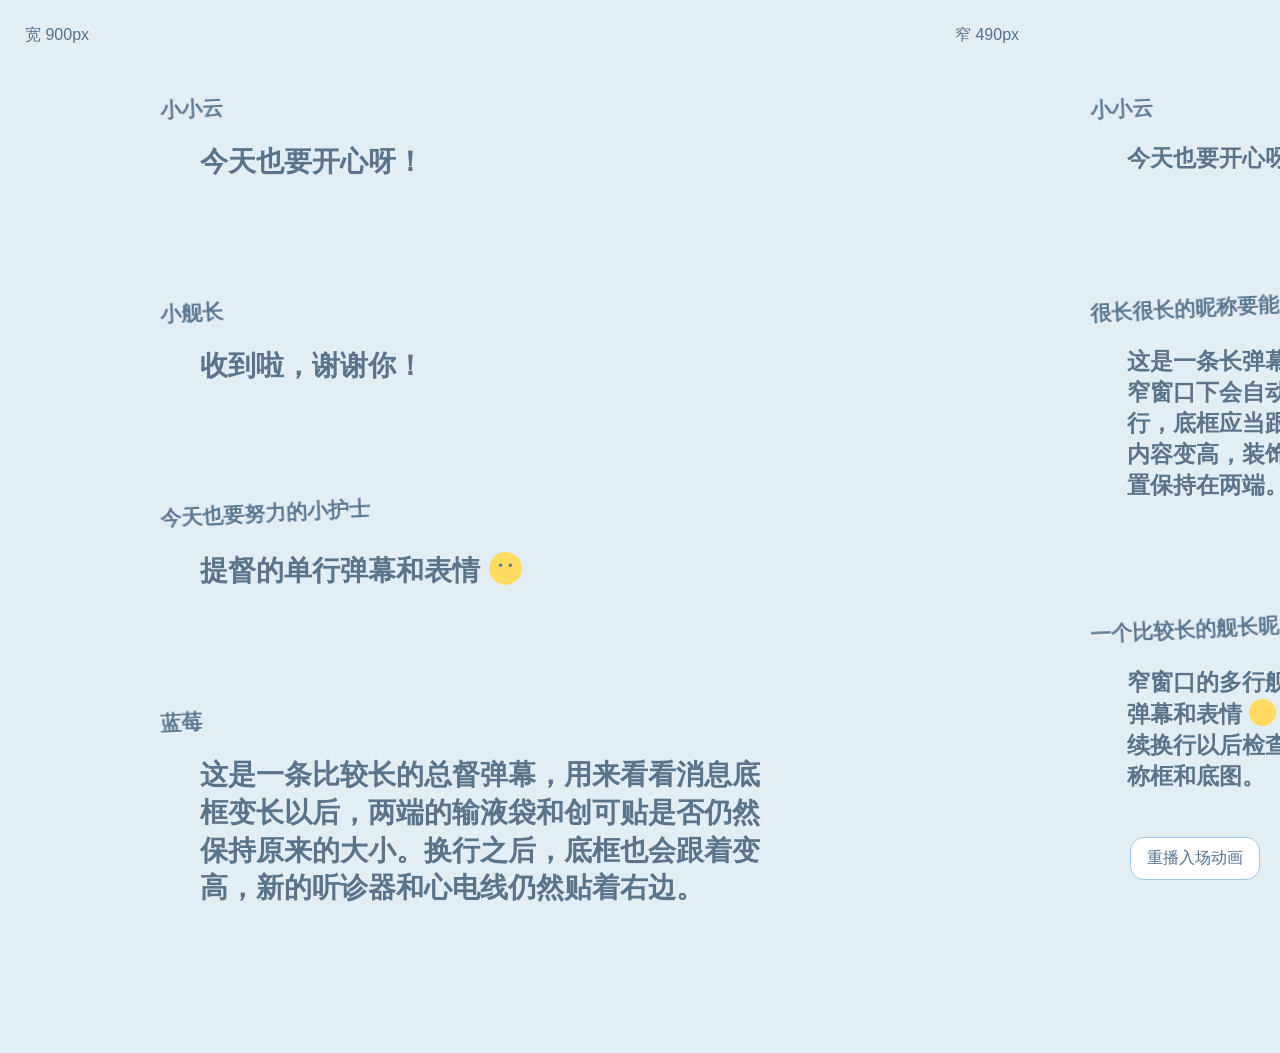
==== commit 3301fb65: "Enlarge ECG and show guard ornaments only for admiral and governor" ====
--- a/bilibili-universal-preview.html
+++ b/bilibili-universal-preview.html
@@ -25,7 +25,7 @@
 <div class="column narrow"><div class="label">窄 490px</div><div id="items">
 <yt-live-chat-text-message-renderer author-type="" blc-guard-level="0"><div id="content"><yt-live-chat-author-chip><span id="author-name">小小云</span></yt-live-chat-author-chip><span id="image-and-message"><span id="message">今天也要开心呀！</span></span></div></yt-live-chat-text-message-renderer>
 <yt-live-chat-text-message-renderer author-type="moderator"><div id="content"><yt-live-chat-author-chip><span id="author-name">很长很长的昵称要能跟着变长</span></yt-live-chat-author-chip><span id="image-and-message"><span id="message">这是一条长弹幕，窄窗口下会自动换行，底框应当跟着内容变高，装饰位置保持在两端。</span></span></div></yt-live-chat-text-message-renderer>
-<yt-live-chat-text-message-renderer author-type="member" blc-guard-level="3"><div id="content"><yt-live-chat-author-chip><span id="author-name">一个比较长的舰长昵称看适配效果</span></yt-live-chat-author-chip><span id="image-and-message"><span id="message">窄窗口的多行舰长弹幕和表情 <img class="emoji" src="data:image/svg+xml,%3Csvg%20xmlns='http://www.w3.org/2000/svg'%20viewBox='0%200%2064%2064'%3E%3Ccircle%20cx='32'%20cy='32'%20r='30'%20fill='%23ffdb62'/%3E%3C/svg%3E" alt="[表情]"> 继续换行以后检查听诊器和心电线。</span></span></div></yt-live-chat-text-message-renderer>
+<yt-live-chat-text-message-renderer author-type="member" blc-guard-level="3"><div id="content"><yt-live-chat-author-chip><span id="author-name">一个比较长的舰长昵称看适配效果</span></yt-live-chat-author-chip><span id="image-and-message"><span id="message">窄窗口的多行舰长弹幕和表情 <img class="emoji" src="data:image/svg+xml,%3Csvg%20xmlns='http://www.w3.org/2000/svg'%20viewBox='0%200%2064%2064'%3E%3Ccircle%20cx='32'%20cy='32'%20r='30'%20fill='%23ffdb62'/%3E%3C/svg%3E" alt="[表情]"> 继续换行以后检查昵称框和底图。</span></span></div></yt-live-chat-text-message-renderer>
 </div></div>
 </div>
 <button id="replay" type="button" style="position:fixed;right:20px;bottom:20px;z-index:20;padding:10px 16px;border:1px solid #9fc9e7;border-radius:14px;background:#fff;color:#527390;font:16px sans-serif;cursor:pointer">重播入场动画</button>
--- a/bilibili.css
+++ b/bilibili.css
@@ -141,14 +141,14 @@
   animation: medical-bandage-settle 640ms cubic-bezier(0.20, 0.80, 0.20, 1) 900ms both !important;
 }
 
-/* 舰长 3、提督 2、总督 1 共用两张静态装饰。参数集中在这里。 */
-yt-live-chat-text-message-renderer:is([blc-guard-level="1"], [blc-guard-level="2"], [blc-guard-level="3"], [privilegetype="1"], [privilegetype="2"], [privilegetype="3"]) #content {
+/* 提督 2、总督 1 共用两张装饰；舰长不显示。参数集中在这里。 */
+yt-live-chat-text-message-renderer:is([blc-guard-level="1"], [blc-guard-level="2"], [privilegetype="1"], [privilegetype="2"]) #content {
   --medical-scope-width: 79px;
   --medical-scope-height: 54px;
   --medical-scope-right: -112px;
   --medical-scope-top: -58px;
-  --medical-ecg-width: 77px;
-  --medical-ecg-height: 12px;
+  --medical-ecg-width: 116px;
+  --medical-ecg-height: 18px;
   --medical-ecg-right: 14px;
   --medical-ecg-bottom: -30px;
 }
@@ -159,8 +159,8 @@
 }
 
 /* 正文包装层的边缘与 #content 内容区重合，可用伪元素直接锚定底框。 */
-yt-live-chat-text-message-renderer:is([blc-guard-level="1"], [blc-guard-level="2"], [blc-guard-level="3"], [privilegetype="1"], [privilegetype="2"], [privilegetype="3"]) :is(#image-and-message, #content > #message)::before,
-yt-live-chat-text-message-renderer:is([blc-guard-level="1"], [blc-guard-level="2"], [blc-guard-level="3"], [privilegetype="1"], [privilegetype="2"], [privilegetype="3"]) :is(#image-and-message, #content > #message)::after {
+yt-live-chat-text-message-renderer:is([blc-guard-level="1"], [blc-guard-level="2"], [privilegetype="1"], [privilegetype="2"]) :is(#image-and-message, #content > #message)::before,
+yt-live-chat-text-message-renderer:is([blc-guard-level="1"], [blc-guard-level="2"], [privilegetype="1"], [privilegetype="2"]) :is(#image-and-message, #content > #message)::after {
   content: "";
   position: absolute !important;
   z-index: 0 !important;
@@ -172,7 +172,7 @@
   transition: none !important;
 }
 
-yt-live-chat-text-message-renderer:is([blc-guard-level="1"], [blc-guard-level="2"], [blc-guard-level="3"], [privilegetype="1"], [privilegetype="2"], [privilegetype="3"]) :is(#image-and-message, #content > #message)::before {
+yt-live-chat-text-message-renderer:is([blc-guard-level="1"], [blc-guard-level="2"], [privilegetype="1"], [privilegetype="2"]) :is(#image-and-message, #content > #message)::before {
   top: var(--medical-scope-top) !important;
   right: var(--medical-scope-right) !important;
   width: var(--medical-scope-width) !important;
@@ -180,12 +180,13 @@
   background-image: url("https://raw.githubusercontent.com/maker0911/medical-danmaku-assets/main/assets/medical_ui_assets/slices/guard2/stethoscope_gauze.png") !important;
 }
 
-yt-live-chat-text-message-renderer:is([blc-guard-level="1"], [blc-guard-level="2"], [blc-guard-level="3"], [privilegetype="1"], [privilegetype="2"], [privilegetype="3"]) :is(#image-and-message, #content > #message)::after {
+yt-live-chat-text-message-renderer:is([blc-guard-level="1"], [blc-guard-level="2"], [privilegetype="1"], [privilegetype="2"]) :is(#image-and-message, #content > #message)::after {
   right: var(--medical-ecg-right) !important;
   bottom: var(--medical-ecg-bottom) !important;
   width: var(--medical-ecg-width) !important;
   height: var(--medical-ecg-height) !important;
   background-image: url("https://raw.githubusercontent.com/maker0911/medical-danmaku-assets/main/assets/medical_ui_assets/slices/guard2/ecg_line.png") !important;
+  animation: medical-ecg-reveal 1100ms ease-in-out 350ms both !important;
 }
 
 yt-live-chat-text-message-renderer #image-and-message {
@@ -318,7 +319,7 @@
   yt-live-chat-text-message-renderer #image-and-message { padding-left: 45px !important; }
   yt-live-chat-text-message-renderer #content > #message { padding-left: 45px !important; }
   yt-live-chat-text-message-renderer #message { font-size: 23px !important; }
-  yt-live-chat-text-message-renderer:is([blc-guard-level="1"], [blc-guard-level="2"], [blc-guard-level="3"], [privilegetype="1"], [privilegetype="2"], [privilegetype="3"]) #content {
+  yt-live-chat-text-message-renderer:is([blc-guard-level="1"], [blc-guard-level="2"], [privilegetype="1"], [privilegetype="2"]) #content {
     --medical-scope-right: -77px;
   }
 }
@@ -339,7 +340,7 @@
   yt-live-chat-text-message-renderer #image-and-message { padding-left: 45px !important; }
   yt-live-chat-text-message-renderer #content > #message { padding-left: 45px !important; }
   yt-live-chat-text-message-renderer #message { font-size: 23px !important; }
-  yt-live-chat-text-message-renderer:is([blc-guard-level="1"], [blc-guard-level="2"], [blc-guard-level="3"], [privilegetype="1"], [privilegetype="2"], [privilegetype="3"]) #content {
+  yt-live-chat-text-message-renderer:is([blc-guard-level="1"], [blc-guard-level="2"], [privilegetype="1"], [privilegetype="2"]) #content {
     --medical-scope-right: -77px;
   }
 }
@@ -371,6 +372,12 @@
   100% { opacity: 1; clip-path: inset(0 0 0 0); transform: translateX(0); }
 }
 
+@keyframes medical-ecg-reveal {
+  0%   { opacity: 0; -webkit-clip-path: inset(0 100% 0 0); clip-path: inset(0 100% 0 0); }
+  55%  { opacity: 0.7; }
+  100% { opacity: 1; -webkit-clip-path: inset(0 0 0 0); clip-path: inset(0 0 0 0); }
+}
+
 @keyframes medical-bag-sway {
   0%, 100% { transform: rotate(-7deg); }
   50%      { transform: rotate(7deg); }
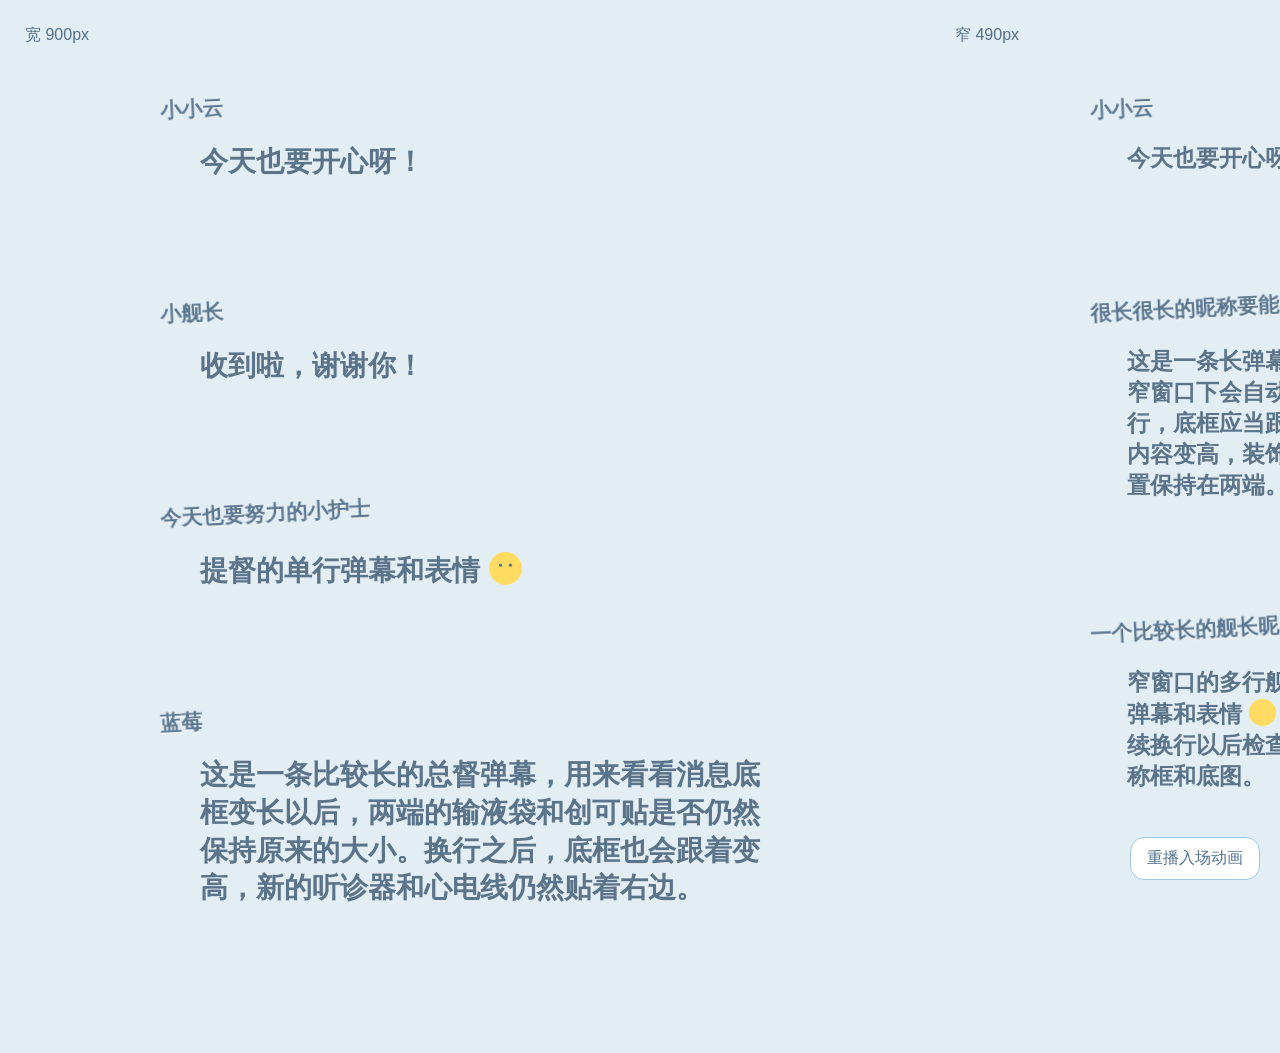
==== commit 1bab4feb: "Keep guard decorations visible in BLiveChat text messages" ====
--- a/bilibili-universal-preview.html
+++ b/bilibili-universal-preview.html
@@ -19,8 +19,8 @@
 <div class="column"><div class="label">宽 900px</div><div id="items">
 <yt-live-chat-text-message-renderer author-type="" blc-guard-level="0"><div id="content"><yt-live-chat-author-chip><span id="author-name">小小云</span></yt-live-chat-author-chip><span id="image-and-message"><span id="message">今天也要开心呀！</span></span></div></yt-live-chat-text-message-renderer>
 <yt-live-chat-text-message-renderer author-type="member" blc-guard-level="3"><div id="content"><yt-live-chat-author-chip><span id="author-name">小舰长</span></yt-live-chat-author-chip><span id="image-and-message"><span id="message">收到啦，谢谢你！</span></span></div></yt-live-chat-text-message-renderer>
-<yt-live-chat-text-message-renderer author-type="member" blc-guard-level="2"><div id="content"><yt-live-chat-author-chip><span id="author-name">今天也要努力的小护士</span></yt-live-chat-author-chip><span id="image-and-message"><span id="message">提督的单行弹幕和表情 <img class="emoji" src="data:image/svg+xml,%3Csvg%20xmlns='http://www.w3.org/2000/svg'%20viewBox='0%200%2064%2064'%3E%3Ccircle%20cx='32'%20cy='32'%20r='30'%20fill='%23ffdb62'/%3E%3Ccircle%20cx='23'%20cy='26'%20r='3'%20fill='%235b7489'/%3E%3Ccircle%20cx='41'%20cy='26'%20r='3'%20fill='%235b7489'/%3E%3C/svg%3E" alt="[表情]"></span></span></div></yt-live-chat-text-message-renderer>
-<yt-live-chat-text-message-renderer author-type="member" blc-guard-level="1"><div id="content"><yt-live-chat-author-chip><span id="author-name">蓝莓</span></yt-live-chat-author-chip><span id="image-and-message"><span id="message">这是一条比较长的总督弹幕，用来看看消息底框变长以后，两端的输液袋和创可贴是否仍然保持原来的大小。换行之后，底框也会跟着变高，新的听诊器和心电线仍然贴着右边。</span></span></div></yt-live-chat-text-message-renderer>
+<yt-live-chat-text-message-renderer author-type="member" blc-guard-level="2"><div id="content"><yt-live-chat-author-chip><span id="author-name">今天也要努力的小护士</span></yt-live-chat-author-chip><span id="message">提督的单行弹幕和表情 <img class="emoji" src="data:image/svg+xml,%3Csvg%20xmlns='http://www.w3.org/2000/svg'%20viewBox='0%200%2064%2064'%3E%3Ccircle%20cx='32'%20cy='32'%20r='30'%20fill='%23ffdb62'/%3E%3Ccircle%20cx='23'%20cy='26'%20r='3'%20fill='%235b7489'/%3E%3Ccircle%20cx='41'%20cy='26'%20r='3'%20fill='%235b7489'/%3E%3C/svg%3E" alt="[表情]"></span></div></yt-live-chat-text-message-renderer>
+<yt-live-chat-text-message-renderer author-type="member" blc-guard-level="1"><div id="content"><yt-live-chat-author-chip><span id="author-name">蓝莓</span></yt-live-chat-author-chip><span id="message">这是一条比较长的总督弹幕，用来看看消息底框变长以后，两端的输液袋和创可贴是否仍然保持原来的大小。换行之后，底框也会跟着变高，新的听诊器和心电线仍然贴着右边。</span></div></yt-live-chat-text-message-renderer>
 </div></div>
 <div class="column narrow"><div class="label">窄 490px</div><div id="items">
 <yt-live-chat-text-message-renderer author-type="" blc-guard-level="0"><div id="content"><yt-live-chat-author-chip><span id="author-name">小小云</span></yt-live-chat-author-chip><span id="image-and-message"><span id="message">今天也要开心呀！</span></span></div></yt-live-chat-text-message-renderer>
--- a/bilibili.css
+++ b/bilibili.css
@@ -178,6 +178,9 @@
   width: var(--medical-scope-width) !important;
   height: var(--medical-scope-height) !important;
   background-image: url("https://raw.githubusercontent.com/maker0911/medical-danmaku-assets/main/assets/medical_ui_assets/slices/guard2/stethoscope_gauze.png") !important;
+  -webkit-clip-path: none !important;
+  clip-path: none !important;
+  animation: medical-scope-float-in 1050ms ease-in-out 300ms both !important;
 }
 
 yt-live-chat-text-message-renderer:is([blc-guard-level="1"], [blc-guard-level="2"], [privilegetype="1"], [privilegetype="2"]) :is(#image-and-message, #content > #message)::after {
@@ -226,6 +229,20 @@
   overflow-wrap: anywhere !important;
   text-shadow: none !important;
   animation: medical-message-reveal 560ms ease-out 620ms both !important;
+}
+
+/* BLiveChat 的 #message 直接承载贴图伪元素。原入场动画的 clip-path
+   在结束后仍裁掉框外贴图，因此仅对提督/总督的直连正文改用无裁切渐显。 */
+yt-live-chat-text-message-renderer:is([blc-guard-level="1"], [blc-guard-level="2"], [privilegetype="1"], [privilegetype="2"]) #content > #message {
+  -webkit-clip-path: none !important;
+  clip-path: none !important;
+  animation: medical-message-reveal-unclipped 560ms ease-out 620ms both !important;
+}
+
+/* 待正文整体显现后再播放贴图自身动画，避免被正文的透明度盖住。 */
+yt-live-chat-text-message-renderer:is([blc-guard-level="1"], [blc-guard-level="2"], [privilegetype="1"], [privilegetype="2"]) #content > #message::before,
+yt-live-chat-text-message-renderer:is([blc-guard-level="1"], [blc-guard-level="2"], [privilegetype="1"], [privilegetype="2"]) #content > #message::after {
+  animation-delay: 760ms !important;
 }
 
 yt-live-chat-text-message-renderer yt-live-chat-author-chip {
@@ -372,10 +389,28 @@
   100% { opacity: 1; clip-path: inset(0 0 0 0); transform: translateX(0); }
 }
 
+@keyframes medical-message-reveal-unclipped {
+  0%   { opacity: 0; transform: translateX(-10px); }
+  20%  { opacity: 1; }
+  100% { opacity: 1; transform: translateX(0); }
+}
+
 @keyframes medical-ecg-reveal {
   0%   { opacity: 0; -webkit-clip-path: inset(0 100% 0 0); clip-path: inset(0 100% 0 0); }
   55%  { opacity: 0.7; }
   100% { opacity: 1; -webkit-clip-path: inset(0 0 0 0); clip-path: inset(0 0 0 0); }
+}
+
+/* 整张听诊器从右上沿对角线移到原位，同时整体透明度从 0 变为 1。 */
+@keyframes medical-scope-float-in {
+  0% {
+    opacity: 0;
+    transform: translate(20px, -20px);
+  }
+  100% {
+    opacity: 1;
+    transform: translate(0, 0);
+  }
 }
 
 @keyframes medical-bag-sway {
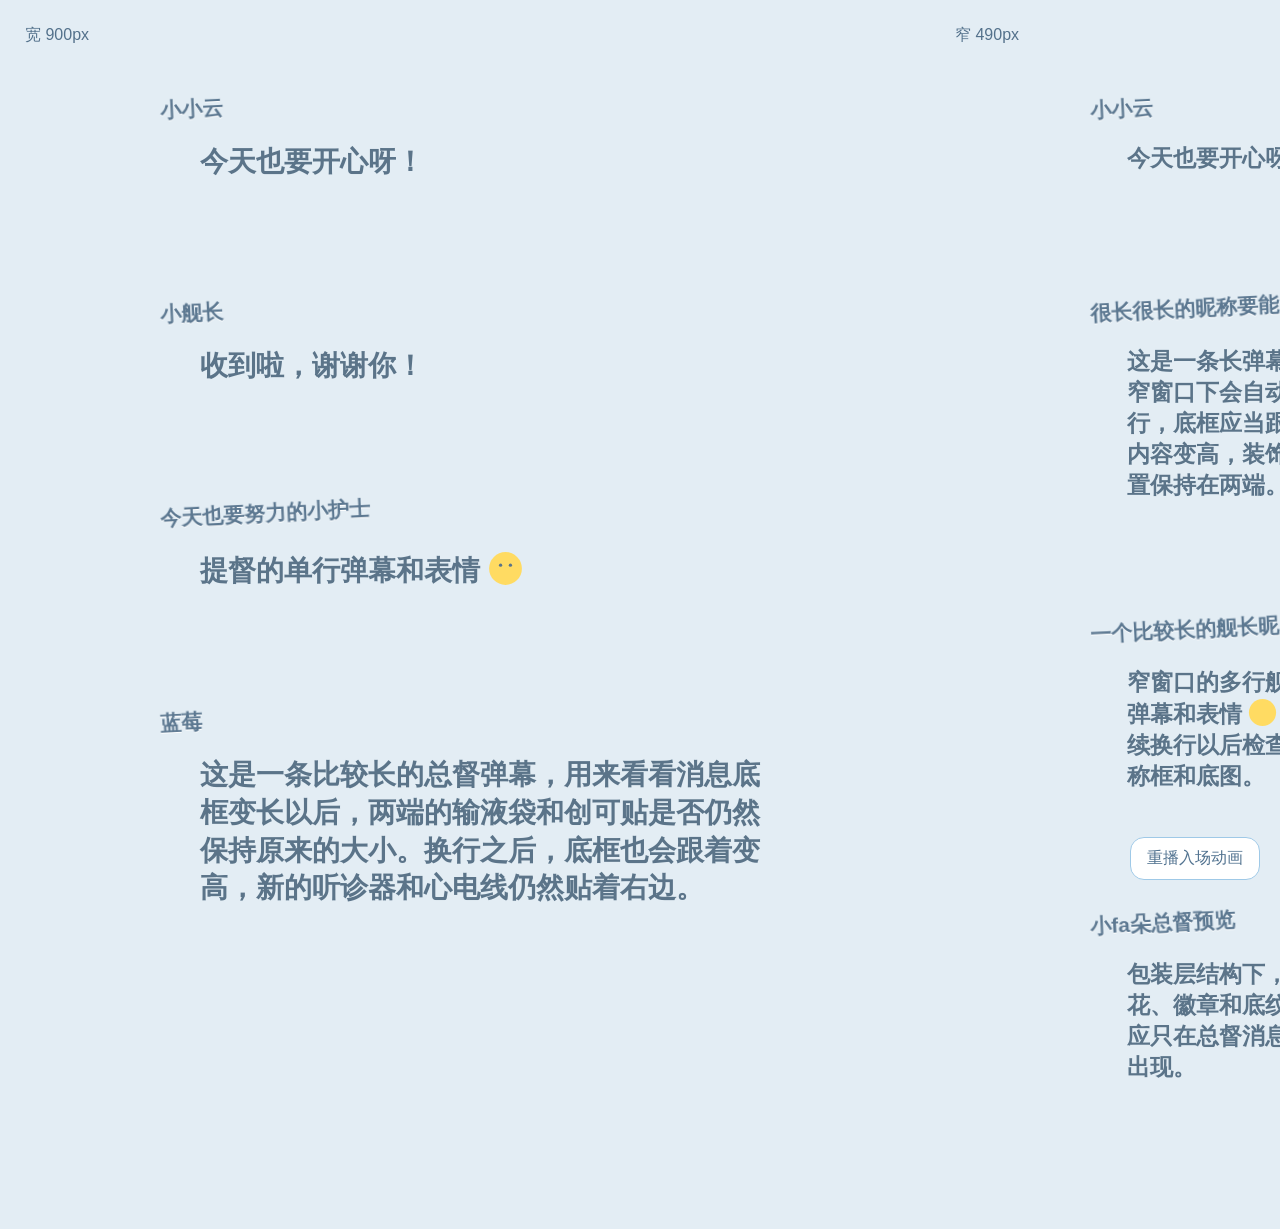
==== commit 972f3f90: "Add governor-only medical motifs at reference positions" ====
--- a/bilibili-universal-preview.html
+++ b/bilibili-universal-preview.html
@@ -26,6 +26,7 @@
 <yt-live-chat-text-message-renderer author-type="" blc-guard-level="0"><div id="content"><yt-live-chat-author-chip><span id="author-name">小小云</span></yt-live-chat-author-chip><span id="image-and-message"><span id="message">今天也要开心呀！</span></span></div></yt-live-chat-text-message-renderer>
 <yt-live-chat-text-message-renderer author-type="moderator"><div id="content"><yt-live-chat-author-chip><span id="author-name">很长很长的昵称要能跟着变长</span></yt-live-chat-author-chip><span id="image-and-message"><span id="message">这是一条长弹幕，窄窗口下会自动换行，底框应当跟着内容变高，装饰位置保持在两端。</span></span></div></yt-live-chat-text-message-renderer>
 <yt-live-chat-text-message-renderer author-type="member" blc-guard-level="3"><div id="content"><yt-live-chat-author-chip><span id="author-name">一个比较长的舰长昵称看适配效果</span></yt-live-chat-author-chip><span id="image-and-message"><span id="message">窄窗口的多行舰长弹幕和表情 <img class="emoji" src="data:image/svg+xml,%3Csvg%20xmlns='http://www.w3.org/2000/svg'%20viewBox='0%200%2064%2064'%3E%3Ccircle%20cx='32'%20cy='32'%20r='30'%20fill='%23ffdb62'/%3E%3C/svg%3E" alt="[表情]"> 继续换行以后检查昵称框和底图。</span></span></div></yt-live-chat-text-message-renderer>
+<yt-live-chat-text-message-renderer author-type="member" blc-guard-level="1"><div id="content"><yt-live-chat-author-chip><span id="author-name">小fa朵总督预览</span></yt-live-chat-author-chip><span id="image-and-message"><span id="message">包装层结构下，花、徽章和底纹也应只在总督消息上出现。</span></span></div></yt-live-chat-text-message-renderer>
 </div></div>
 </div>
 <button id="replay" type="button" style="position:fixed;right:20px;bottom:20px;z-index:20;padding:10px 16px;border:1px solid #9fc9e7;border-radius:14px;background:#fff;color:#527390;font:16px sans-serif;cursor:pointer">重播入场动画</button>
--- a/bilibili.css
+++ b/bilibili.css
@@ -69,6 +69,7 @@
 
 /* 三种页面都以 #content 承载文字卡片；彗星号另有一层 #card 包装。 */
 yt-live-chat-text-message-renderer #content {
+  --medical-governor-diagram-image: none;
   position: relative !important;
   isolation: isolate;
   display: block !important;
@@ -95,6 +96,7 @@
   inset: -40px -125px -38px -125px;
   pointer-events: none;
   background-image:
+    var(--medical-governor-diagram-image),
     url("https://raw.githubusercontent.com/maker0911/medical-danmaku-assets/main/assets/medical_ui_assets/slices/card9/top_left.png"),
     url("https://raw.githubusercontent.com/maker0911/medical-danmaku-assets/main/assets/medical_ui_assets/slices/card9/top_center.png"),
     url("https://raw.githubusercontent.com/maker0911/medical-danmaku-assets/main/assets/medical_ui_assets/slices/card9/top_right.png"),
@@ -105,6 +107,7 @@
     url("https://raw.githubusercontent.com/maker0911/medical-danmaku-assets/main/assets/medical_ui_assets/slices/card9/bottom_center.png"),
     url("https://raw.githubusercontent.com/maker0911/medical-danmaku-assets/main/assets/medical_ui_assets/slices/card9/bottom_right.png");
   background-size:
+    calc(100% + 60px) auto,
     var(--medical-card-edge-width) 40px,
     var(--medical-card-middle-width) 40px,
     var(--medical-card-edge-width) 40px,
@@ -115,6 +118,7 @@
     var(--medical-card-middle-width) 38px,
     var(--medical-card-edge-width) 38px;
   background-position:
+    center center,
     left top, center top, right top,
     left center, center center, right center,
     left bottom, center bottom, right bottom;
@@ -153,6 +157,30 @@
   --medical-ecg-bottom: -30px;
 }
 
+/* 总督专属：底纹仍在九块底板上方、文字下方；其他尺寸只影响自身素材。 */
+yt-live-chat-text-message-renderer:is([blc-guard-level="1"], [privilegetype="1"]) #content {
+  --medical-governor-diagram-image: url("https://raw.githubusercontent.com/maker0911/medical-danmaku-assets/main/assets/medical_ui_assets/slices/governor/governor_diagram_overlay.png");
+  --medical-governor-flower-box-width: 240px;
+  --medical-governor-flower-box-height: 130px;
+  --medical-governor-flower-extra-right: 28px;
+  --medical-governor-flower-extra-top: 27px;
+  --medical-governor-badge-center-shift: -9px;
+  --medical-governor-badge-vertical-position: -122px;
+}
+
+/* 底框下沿的徽章与右下创可贴共用底框前景，不依赖昵称长度。 */
+yt-live-chat-text-message-renderer:is([blc-guard-level="1"], [privilegetype="1"]) #content::after {
+  width: calc(100% + 250px);
+  background-image:
+    url("https://raw.githubusercontent.com/maker0911/medical-danmaku-assets/main/assets/medical_ui_assets/canvas/bandage.png"),
+    url("https://raw.githubusercontent.com/maker0911/medical-danmaku-assets/main/assets/medical_ui_assets/slices/governor/governor_badge.png");
+  background-size: 901px 300px, 676px 225px;
+  background-position:
+    calc(100% + 52px) -178px,
+    calc(50% + var(--medical-governor-badge-center-shift)) var(--medical-governor-badge-vertical-position);
+  transform-origin: calc(100% - 52px) 50%;
+}
+
 /* 旧版脚本插入的节点不再使用，避免与 CSS 装饰重复。 */
 yt-live-chat-text-message-renderer #content > .medical-guard-decoration {
   display: none !important;
@@ -181,6 +209,19 @@
   -webkit-clip-path: none !important;
   clip-path: none !important;
   animation: medical-scope-float-in 1050ms ease-in-out 300ms both !important;
+}
+
+/* 总督的小花贴在听诊器组合右侧，按原始透明画布局部取图。 */
+yt-live-chat-text-message-renderer:is([blc-guard-level="1"], [privilegetype="1"]) :is(#image-and-message, #content > #message)::before {
+  top: calc(var(--medical-scope-top) - var(--medical-governor-flower-extra-top)) !important;
+  right: calc(var(--medical-scope-right) - var(--medical-governor-flower-extra-right)) !important;
+  width: var(--medical-governor-flower-box-width) !important;
+  height: var(--medical-governor-flower-box-height) !important;
+  background-image:
+    url("https://raw.githubusercontent.com/maker0911/medical-danmaku-assets/main/assets/medical_ui_assets/slices/governor/governor_flower.png"),
+    url("https://raw.githubusercontent.com/maker0911/medical-danmaku-assets/main/assets/medical_ui_assets/slices/guard2/stethoscope_gauze.png") !important;
+  background-size: 670px 223px, var(--medical-scope-width) var(--medical-scope-height) !important;
+  background-position: -431px -37px, 133px 27px !important;
 }
 
 yt-live-chat-text-message-renderer:is([blc-guard-level="1"], [blc-guard-level="2"], [privilegetype="1"], [privilegetype="2"]) :is(#image-and-message, #content > #message)::after {
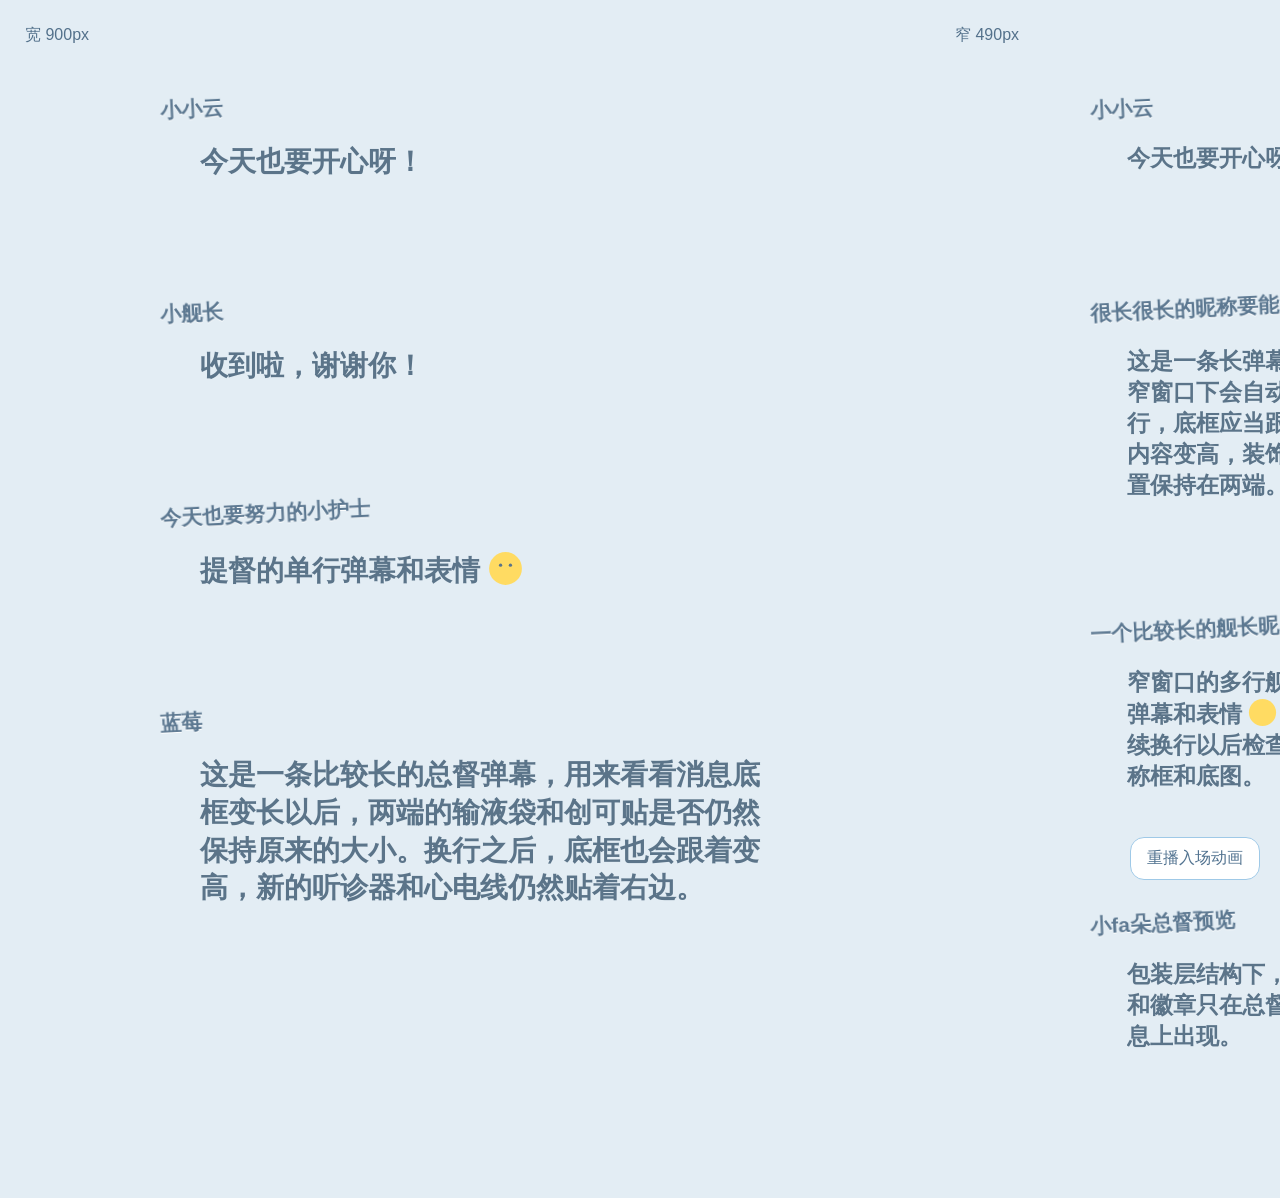
==== commit 0c58964d: "Lower governor flower and remove diagram background" ====
--- a/bilibili-universal-preview.html
+++ b/bilibili-universal-preview.html
@@ -26,7 +26,7 @@
 <yt-live-chat-text-message-renderer author-type="" blc-guard-level="0"><div id="content"><yt-live-chat-author-chip><span id="author-name">小小云</span></yt-live-chat-author-chip><span id="image-and-message"><span id="message">今天也要开心呀！</span></span></div></yt-live-chat-text-message-renderer>
 <yt-live-chat-text-message-renderer author-type="moderator"><div id="content"><yt-live-chat-author-chip><span id="author-name">很长很长的昵称要能跟着变长</span></yt-live-chat-author-chip><span id="image-and-message"><span id="message">这是一条长弹幕，窄窗口下会自动换行，底框应当跟着内容变高，装饰位置保持在两端。</span></span></div></yt-live-chat-text-message-renderer>
 <yt-live-chat-text-message-renderer author-type="member" blc-guard-level="3"><div id="content"><yt-live-chat-author-chip><span id="author-name">一个比较长的舰长昵称看适配效果</span></yt-live-chat-author-chip><span id="image-and-message"><span id="message">窄窗口的多行舰长弹幕和表情 <img class="emoji" src="data:image/svg+xml,%3Csvg%20xmlns='http://www.w3.org/2000/svg'%20viewBox='0%200%2064%2064'%3E%3Ccircle%20cx='32'%20cy='32'%20r='30'%20fill='%23ffdb62'/%3E%3C/svg%3E" alt="[表情]"> 继续换行以后检查昵称框和底图。</span></span></div></yt-live-chat-text-message-renderer>
-<yt-live-chat-text-message-renderer author-type="member" blc-guard-level="1"><div id="content"><yt-live-chat-author-chip><span id="author-name">小fa朵总督预览</span></yt-live-chat-author-chip><span id="image-and-message"><span id="message">包装层结构下，花、徽章和底纹也应只在总督消息上出现。</span></span></div></yt-live-chat-text-message-renderer>
+<yt-live-chat-text-message-renderer author-type="member" blc-guard-level="1"><div id="content"><yt-live-chat-author-chip><span id="author-name">小fa朵总督预览</span></yt-live-chat-author-chip><span id="image-and-message"><span id="message">包装层结构下，花和徽章只在总督消息上出现。</span></span></div></yt-live-chat-text-message-renderer>
 </div></div>
 </div>
 <button id="replay" type="button" style="position:fixed;right:20px;bottom:20px;z-index:20;padding:10px 16px;border:1px solid #9fc9e7;border-radius:14px;background:#fff;color:#527390;font:16px sans-serif;cursor:pointer">重播入场动画</button>
--- a/bilibili.css
+++ b/bilibili.css
@@ -69,7 +69,6 @@
 
 /* 三种页面都以 #content 承载文字卡片；彗星号另有一层 #card 包装。 */
 yt-live-chat-text-message-renderer #content {
-  --medical-governor-diagram-image: none;
   position: relative !important;
   isolation: isolate;
   display: block !important;
@@ -96,7 +95,6 @@
   inset: -40px -125px -38px -125px;
   pointer-events: none;
   background-image:
-    var(--medical-governor-diagram-image),
     url("https://raw.githubusercontent.com/maker0911/medical-danmaku-assets/main/assets/medical_ui_assets/slices/card9/top_left.png"),
     url("https://raw.githubusercontent.com/maker0911/medical-danmaku-assets/main/assets/medical_ui_assets/slices/card9/top_center.png"),
     url("https://raw.githubusercontent.com/maker0911/medical-danmaku-assets/main/assets/medical_ui_assets/slices/card9/top_right.png"),
@@ -107,7 +105,6 @@
     url("https://raw.githubusercontent.com/maker0911/medical-danmaku-assets/main/assets/medical_ui_assets/slices/card9/bottom_center.png"),
     url("https://raw.githubusercontent.com/maker0911/medical-danmaku-assets/main/assets/medical_ui_assets/slices/card9/bottom_right.png");
   background-size:
-    calc(100% + 60px) auto,
     var(--medical-card-edge-width) 40px,
     var(--medical-card-middle-width) 40px,
     var(--medical-card-edge-width) 40px,
@@ -118,7 +115,6 @@
     var(--medical-card-middle-width) 38px,
     var(--medical-card-edge-width) 38px;
   background-position:
-    center center,
     left top, center top, right top,
     left center, center center, right center,
     left bottom, center bottom, right bottom;
@@ -157,9 +153,8 @@
   --medical-ecg-bottom: -30px;
 }
 
-/* 总督专属：底纹仍在九块底板上方、文字下方；其他尺寸只影响自身素材。 */
+/* 总督专属的小花、下沿徽章位置参数。 */
 yt-live-chat-text-message-renderer:is([blc-guard-level="1"], [privilegetype="1"]) #content {
-  --medical-governor-diagram-image: url("https://raw.githubusercontent.com/maker0911/medical-danmaku-assets/main/assets/medical_ui_assets/slices/governor/governor_diagram_overlay.png");
   --medical-governor-flower-box-width: 240px;
   --medical-governor-flower-box-height: 130px;
   --medical-governor-flower-extra-right: 28px;
@@ -221,7 +216,7 @@
     url("https://raw.githubusercontent.com/maker0911/medical-danmaku-assets/main/assets/medical_ui_assets/slices/governor/governor_flower.png"),
     url("https://raw.githubusercontent.com/maker0911/medical-danmaku-assets/main/assets/medical_ui_assets/slices/guard2/stethoscope_gauze.png") !important;
   background-size: 670px 223px, var(--medical-scope-width) var(--medical-scope-height) !important;
-  background-position: -431px -37px, 133px 27px !important;
+  background-position: -431px -23px, 133px 27px !important;
 }
 
 yt-live-chat-text-message-renderer:is([blc-guard-level="1"], [blc-guard-level="2"], [privilegetype="1"], [privilegetype="2"]) :is(#image-and-message, #content > #message)::after {
